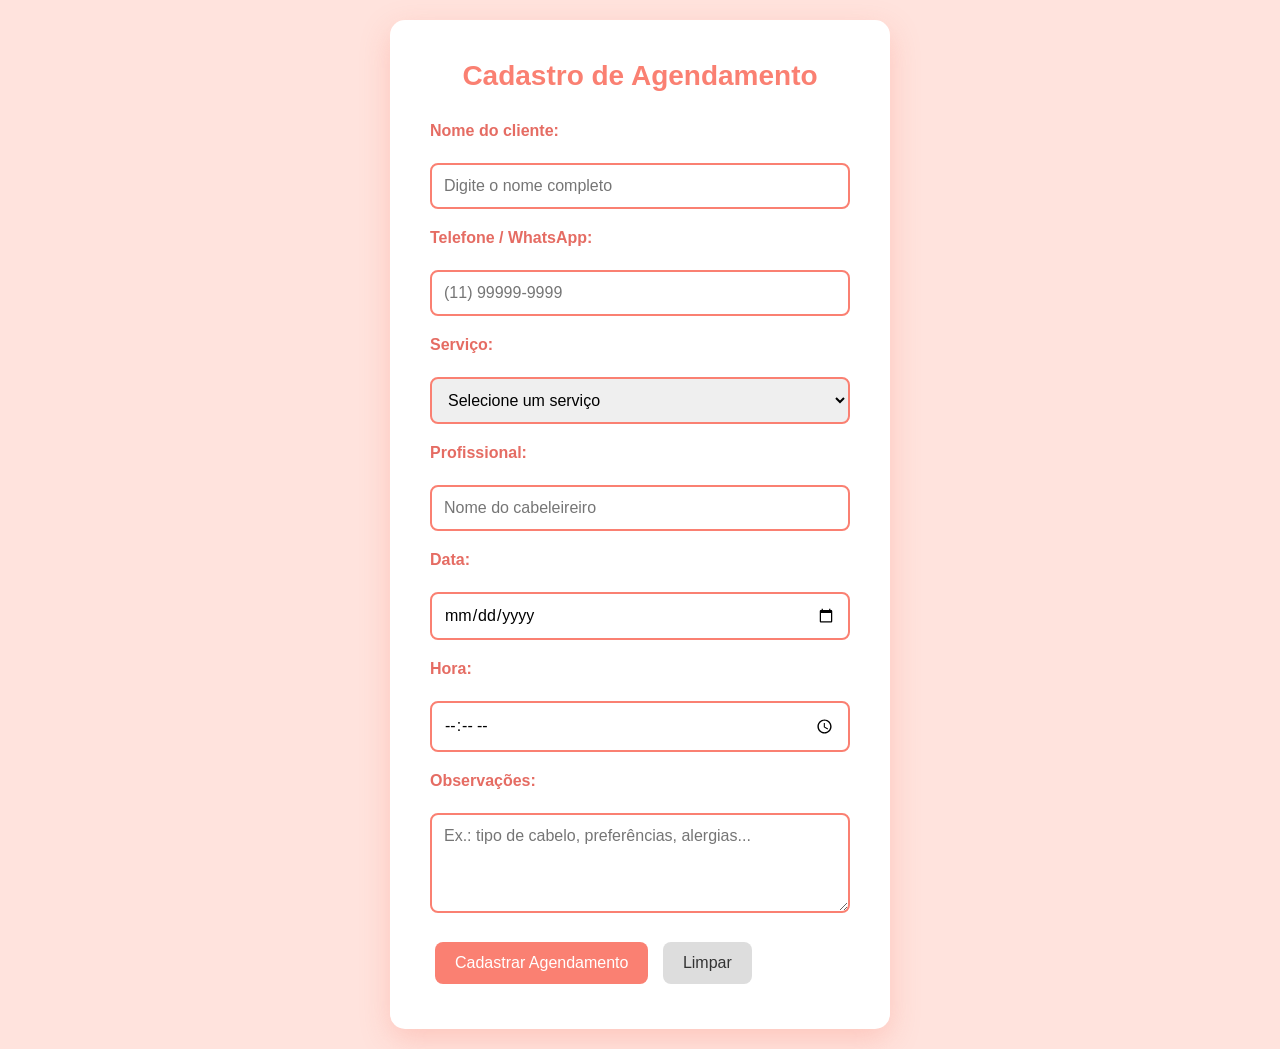
==== cadastro.html @ 445eff18 "criação interface" ====
<!DOCTYPE html>
<html lang="pt-BR">
<head>
  <meta charset="UTF-8">
  <meta name="viewport" content="width=device-width, initial-scale=1.0">
  <title>Agenda do divine_estudio</title>
  <style>
    * {
      box-sizing: border-box;
      margin: 0;
      padding: 0;
      font-family: Arial, sans-serif;
    }

    body {
      background-color: #FFE3DD; /* Salmão claro */
      display: flex;
      justify-content: center;
      align-items: center;
      min-height: 100vh;
      padding: 20px;
    }

    /* Caixa principal com título em cima */
    .container {
      background-color: white;
      padding: 40px;
      border-radius: 15px;
      box-shadow: 0 10px 30px rgba(250, 128, 114, 0.3);
      width: 100%;
      max-width: 500px;
    }

    .container h1 {
      text-align: center;
      color: #FA8072;
      margin-bottom: 30px;
      font-size: 28px;
    }

    label {
      display: block;
      margin-bottom: 5px;
      font-weight: bold;
      color: #E56C63;
    }

    input, select, textarea {
      width: 100%;
      padding: 12px;
      margin-bottom: 20px;
      border: 2px solid #FA8072;
      border-radius: 8px;
      font-size: 16px;
    }

    input:focus, select:focus, textarea:focus {
      border-color: #E56C63;
      background-color: #FFF5F0;
    }

    button {
      padding: 12px 20px;
      margin: 5px;
      border: none;
      border-radius: 8px;
      cursor: pointer;
      font-size: 16px;
    }

    button[type="submit"] {
      background-color: #FA8072;
      color: white;
    }

    button[type="reset"] {
      background-color: #DDD;
      color: #333;
    }

    button:hover {
      opacity: 0.9;
    }

    @media (max-width: 600px) {
      .container {
        padding: 20px;
      }
    }
  </style>
</head>
<body>
  <div class="container">
    <h1>Cadastro de Agendamento</h1>

    <form action="#" method="post">
      <p>
        <label for="nome">Nome do cliente:</label><br>
        <input type="text" id="nome" name="nome" placeholder="Digite o nome completo" required>
      </p>

      <p>
        <label for="telefone">Telefone / WhatsApp:</label><br>
        <input type="tel" id="telefone" name="telefone" placeholder="(11) 99999-9999" required>
      </p>

      <p>
        <label for="servico">Serviço:</label><br>
        <select id="servico" name="servico" required>
          <option value="">Selecione um serviço</option>
          <option value="corte">Corte de cabelo</option>
          <option value="escova">Escova</option>
          <option value="quimica">Química (progressiva, luzes etc.)</option>
          <option value="barba">Barba</option>
          <option value="outro">Outro</option>
        </select>
      </p>

      <p>
        <label for="profissional">Profissional:</label><br>
        <input type="text" id="profissional" name="profissional" placeholder="Nome do cabeleireiro">
      </p>

      <p>
        <label for="data">Data:</label><br>
        <input type="date" id="data" name="data" required>
      </p>

      <p>
        <label for="hora">Hora:</label><br>
        <input type="time" id="hora" name="hora" required>
      </p>

      <p>
        <label for="obs">Observações:</label><br>
        <textarea id="obs" name="obs" rows="4" cols="40" placeholder="Ex.: tipo de cabelo, preferências, alergias..."></textarea>
      </p>

      <p>
        <button type="submit">Cadastrar Agendamento</button>
        <button type="reset">Limpar</button>
      </p>
    </form>
  </div>
</body>
</html>
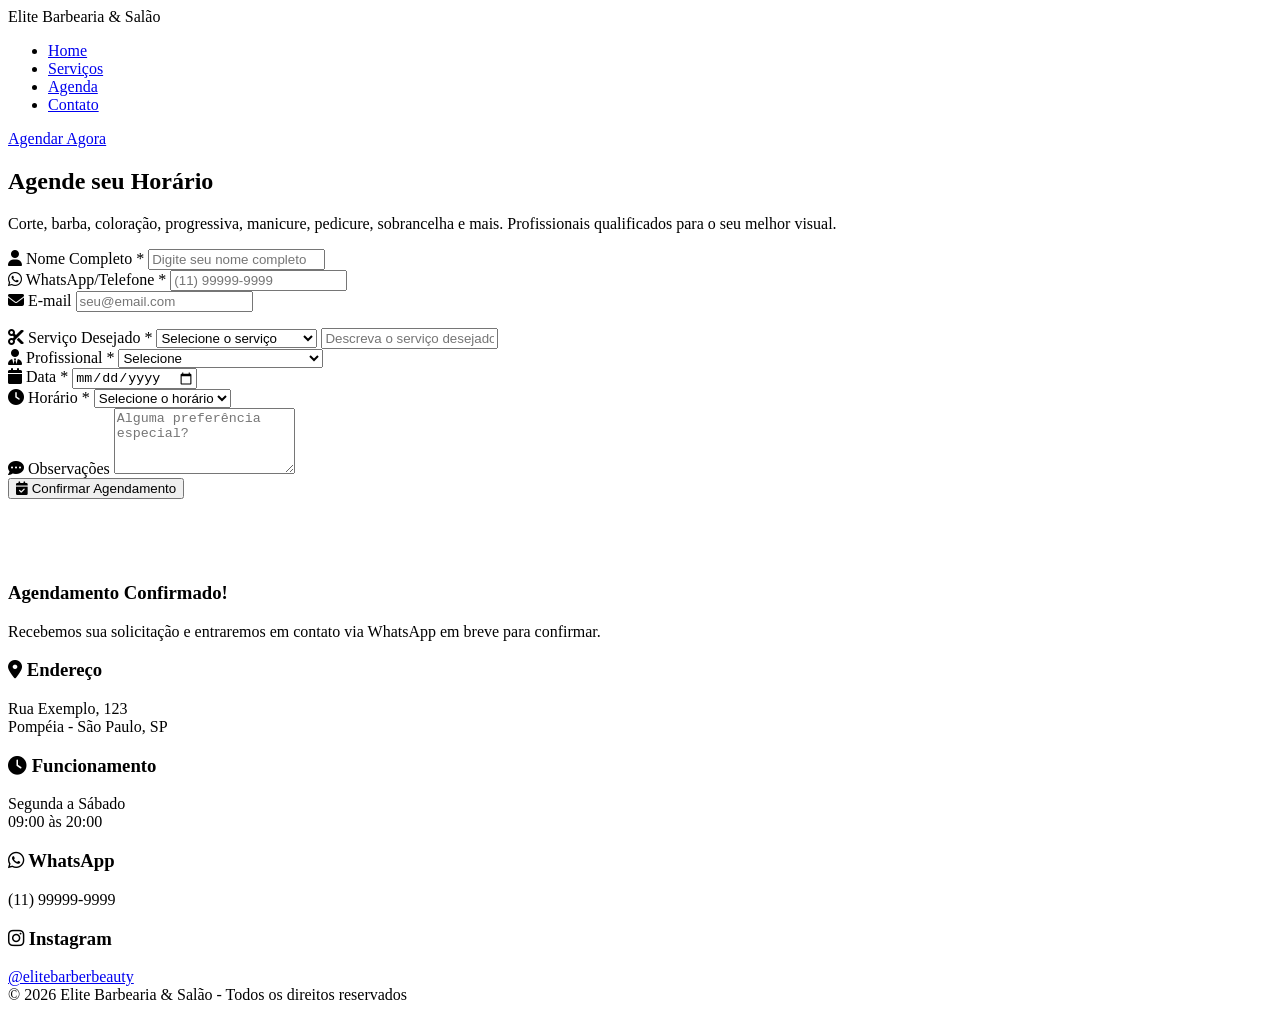
==== commit 019bbb69: "criação da página de cadastro ( css e html)" ====
--- a/cadastro.html
+++ b/cadastro.html
@@ -1,146 +1,173 @@
 <!DOCTYPE html>
 <html lang="pt-BR">
 <head>
-  <meta charset="UTF-8">
-  <meta name="viewport" content="width=device-width, initial-scale=1.0">
-  <title>Agenda do divine_estudio</title>
-  <style>
-    * {
-      box-sizing: border-box;
-      margin: 0;
-      padding: 0;
-      font-family: Arial, sans-serif;
-    }
-
-    body {
-      background-color: #FFE3DD; /* Salmão claro */
-      display: flex;
-      justify-content: center;
-      align-items: center;
-      min-height: 100vh;
-      padding: 20px;
-    }
-
-    /* Caixa principal com título em cima */
-    .container {
-      background-color: white;
-      padding: 40px;
-      border-radius: 15px;
-      box-shadow: 0 10px 30px rgba(250, 128, 114, 0.3);
-      width: 100%;
-      max-width: 500px;
-    }
-
-    .container h1 {
-      text-align: center;
-      color: #FA8072;
-      margin-bottom: 30px;
-      font-size: 28px;
-    }
-
-    label {
-      display: block;
-      margin-bottom: 5px;
-      font-weight: bold;
-      color: #E56C63;
-    }
-
-    input, select, textarea {
-      width: 100%;
-      padding: 12px;
-      margin-bottom: 20px;
-      border: 2px solid #FA8072;
-      border-radius: 8px;
-      font-size: 16px;
-    }
-
-    input:focus, select:focus, textarea:focus {
-      border-color: #E56C63;
-      background-color: #FFF5F0;
-    }
-
-    button {
-      padding: 12px 20px;
-      margin: 5px;
-      border: none;
-      border-radius: 8px;
-      cursor: pointer;
-      font-size: 16px;
-    }
-
-    button[type="submit"] {
-      background-color: #FA8072;
-      color: white;
-    }
-
-    button[type="reset"] {
-      background-color: #DDD;
-      color: #333;
-    }
-
-    button:hover {
-      opacity: 0.9;
-    }
-
-    @media (max-width: 600px) {
-      .container {
-        padding: 20px;
-      }
-    }
-  </style>
+    <meta charset="UTF-8">
+    <meta name="viewport" content="width=device-width, initial-scale=1.0">
+    <title>Elite Barbearia & Salão - Agendamento Online</title>
+    <link rel="preconnect" href="https://fonts.googleapis.com">
+    <link rel="preconnect" href="https://fonts.gstatic.com" crossorigin>
+    <link href="https://fonts.googleapis.com/css2?family=Poppins:wght@300;400;500;600;700&family=Barlow:wght@400;500&display=swap" rel="stylesheet">
+    <link rel="stylesheet" href="https://cdnjs.cloudflare.com/ajax/libs/font-awesome/6.4.0/css/all.min.css">
+    <link rel="stylesheet" href="style.css"> <!-- CSS LINKADO -->
 </head>
 <body>
-  <div class="container">
-    <h1>Cadastro de Agendamento</h1>
+    <!-- HEADER -->
+    <header>
+        <div class="container">
+            <div class="logo">Elite Barbearia & Salão</div>
+            <nav>
+                <ul>
+                    <li><a href="#home">Home</a></li>
+                    <li><a href="#servicos">Serviços</a></li>
+                    <li><a href="#agenda">Agenda</a></li>
+                    <li><a href="#contato">Contato</a></li>
+                </ul>
+            </nav>
+            <a href="#form" class="btn-agendar">Agendar Agora</a>
+            <div class="hamburger">
+                <span></span>
+                <span></span>
+                <span></span>
+            </div>
+        </div>
+    </header>
 
-    <form action="#" method="post">
-      <p>
-        <label for="nome">Nome do cliente:</label><br>
-        <input type="text" id="nome" name="nome" placeholder="Digite o nome completo" required>
-      </p>
+    <!-- SEÇÃO HERO + FORMULÁRIO -->
+    <section class="hero" id="form">
+        <div class="hero-content">
+            <h1 class="fade-in">Agende seu Horário</h1>
+            <p class="fade-in">Corte, barba, coloração, progressiva, manicure, pedicure, sobrancelha e mais. Profissionais qualificados para o seu melhor visual.</p>
+            
+            <!-- FORMULÁRIO DE AGENDAMENTO -->
+            <div class="form-container fade-in">
+                <form>
+                    <input type="checkbox" id="success" style="display: none;">
+                    
+                    <div class="form-group">
+                        <label for="nome"><i class="fas fa-user"></i> Nome Completo *</label>
+                        <input type="text" id="nome" name="nome" placeholder="Digite seu nome completo" required>
+                    </div>
 
-      <p>
-        <label for="telefone">Telefone / WhatsApp:</label><br>
-        <input type="tel" id="telefone" name="telefone" placeholder="(11) 99999-9999" required>
-      </p>
+                    <div class="form-row">
+                        <div class="form-group">
+                            <label for="whatsapp"><i class="fab fa-whatsapp"></i> WhatsApp/Telefone *</label>
+                            <input type="tel" id="whatsapp" name="whatsapp" placeholder="(11) 99999-9999" required>
+                        </div>
+                        <div class="form-group">
+                            <label for="email"><i class="fas fa-envelope"></i> E-mail</label>
+                            <input type="email" id="email" name="email" placeholder="seu@email.com">
+                        </div>
+                    </div>
 
-      <p>
-        <label for="servico">Serviço:</label><br>
-        <select id="servico" name="servico" required>
-          <option value="">Selecione um serviço</option>
-          <option value="corte">Corte de cabelo</option>
-          <option value="escova">Escova</option>
-          <option value="quimica">Química (progressiva, luzes etc.)</option>
-          <option value="barba">Barba</option>
-          <option value="outro">Outro</option>
-        </select>
-      </p>
+                    <div class="form-group">
+                        <label for="servico"><i class="fas fa-cut"></i> Serviço Desejado *</label>
+                        <select id="servico" name="servico" required>
+                            <option value="">Selecione o serviço</option>
+                            <option value="corte-masc">Corte Masculino</option>
+                            <option value="corte-barba">Corte + Barba</option>
+                            <option value="barba">Barba Completa</option>
+                            <option value="selagem">Selagem / Progressiva</option>
+                            <option value="coloracao">Coloração</option>
+                            <option value="luzes">Luzes / Mechas</option>
+                            <option value="manicure">Manicure</option>
+                            <option value="pedicure">Pedicure</option>
+                            <option value="sobrancelha">Design de Sobrancelha</option>
+                            <option value="cilios">Alongamento de Cílios</option>
+                            <option value="outros">Outros</option>
+                        </select>
+                        <input type="text" class="servico-outros" placeholder="Descreva o serviço desejado" style="margin-top: 1rem;">
+                    </div>
 
-      <p>
-        <label for="profissional">Profissional:</label><br>
-        <input type="text" id="profissional" name="profissional" placeholder="Nome do cabeleireiro">
-      </p>
+                    <div class="form-row">
+                        <div class="form-group">
+                            <label for="profissional"><i class="fas fa-user-tie"></i> Profissional *</label>
+                            <select id="profissional" name="profissional" required>
+                                <option value="">Selecione</option>
+                                <option value="qualquer">Qualquer profissional</option>
+                                <option value="joao">João (Especialista Barba)</option>
+                                <option value="pedro">Pedro (Cortes Modernos)</option>
+                                <option value="ana">Ana (Coloração e Progressiva)</option>
+                                <option value="maria">Maria (Unhas e Sobrancelhas)</option>
+                            </select>
+                        </div>
+                        <div class="form-group">
+                            <label for="data"><i class="fas fa-calendar"></i> Data *</label>
+                            <input type="date" id="data" name="data" required>
+                        </div>
+                    </div>
 
-      <p>
-        <label for="data">Data:</label><br>
-        <input type="date" id="data" name="data" required>
-      </p>
+                    <div class="form-group">
+                        <label for="horario"><i class="fas fa-clock"></i> Horário *</label>
+                        <select id="horario" name="horario" required>
+                            <option value="">Selecione o horário</option>
+                            <option value="09:00">09:00</option>
+                            <option value="09:30">09:30</option>
+                            <option value="10:00">10:00</option>
+                            <option value="10:30">10:30</option>
+                            <option value="11:00">11:00</option>
+                            <option value="11:30">11:30</option>
+                            <option value="13:00">13:00</option>
+                            <option value="13:30">13:30</option>
+                            <option value="14:00">14:00</option>
+                            <option value="14:30">14:30</option>
+                            <option value="15:00">15:00</option>
+                            <option value="15:30">15:30</option>
+                            <option value="16:00">16:00</option>
+                            <option value="16:30">16:30</option>
+                            <option value="17:00">17:00</option>
+                            <option value="17:30">17:30</option>
+                            <option value="18:00">18:00</option>
+                            <option value="18:30">18:30</option>
+                            <option value="19:00">19:00</option>
+                            <option value="19:30">19:30</option>
+                            <option value="20:00">20:00</option>
+                        </select>
+                    </div>
 
-      <p>
-        <label for="hora">Hora:</label><br>
-        <input type="time" id="hora" name="hora" required>
-      </p>
+                    <div class="form-group">
+                        <label for="observacoes"><i class="fas fa-comment-dots"></i> Observações</label>
+                        <textarea id="observacoes" name="observacoes" rows="4" placeholder="Alguma preferência especial?"></textarea>
+                    </div>
 
-      <p>
-        <label for="obs">Observações:</label><br>
-        <textarea id="obs" name="obs" rows="4" cols="40" placeholder="Ex.: tipo de cabelo, preferências, alergias..."></textarea>
-      </p>
+                    <button type="submit" class="btn-submit">
+                        <i class="fas fa-calendar-check"></i> Confirmar Agendamento
+                    </button>
 
-      <p>
-        <button type="submit">Cadastrar Agendamento</button>
-        <button type="reset">Limpar</button>
-      </p>
-    </form>
-  </div>
+                    <div class="success-message">
+                        <i class="fas fa-check-circle" style="font-size: 3rem; margin-bottom: 1rem; color: #fff;"></i>
+                        <h3>Agendamento Confirmado!</h3>
+                        <p>Recebemos sua solicitação e entraremos em contato via WhatsApp em breve para confirmar.</p>
+                    </div>
+                </form>
+            </div>
+        </div>
+    </section>
+
+    <!-- RODAPÉ -->
+    <footer>
+        <div class="footer-content">
+            <div class="footer-info">
+                <div class="footer-item">
+                    <h3><i class="fas fa-map-marker-alt"></i> Endereço</h3>
+                    <p>Rua Exemplo, 123<br>Pompéia - São Paulo, SP</p>
+                </div>
+                <div class="footer-item">
+                    <h3><i class="fas fa-clock"></i> Funcionamento</h3>
+                    <p>Segunda a Sábado<br>09:00 às 20:00</p>
+                </div>
+                <div class="footer-item">
+                    <h3><i class="fab fa-whatsapp"></i> WhatsApp</h3>
+                    <p>(11) 99999-9999</p>
+                </div>
+                <div class="footer-item">
+                    <h3><i class="fab fa-instagram"></i> Instagram</h3>
+                    <a href="#">@elitebarberbeauty</a>
+                </div>
+            </div>
+            <div class="copyright">
+                © 2026 Elite Barbearia & Salão - Todos os direitos reservados
+            </div>
+        </div>
+    </footer>
 </body>
 </html>
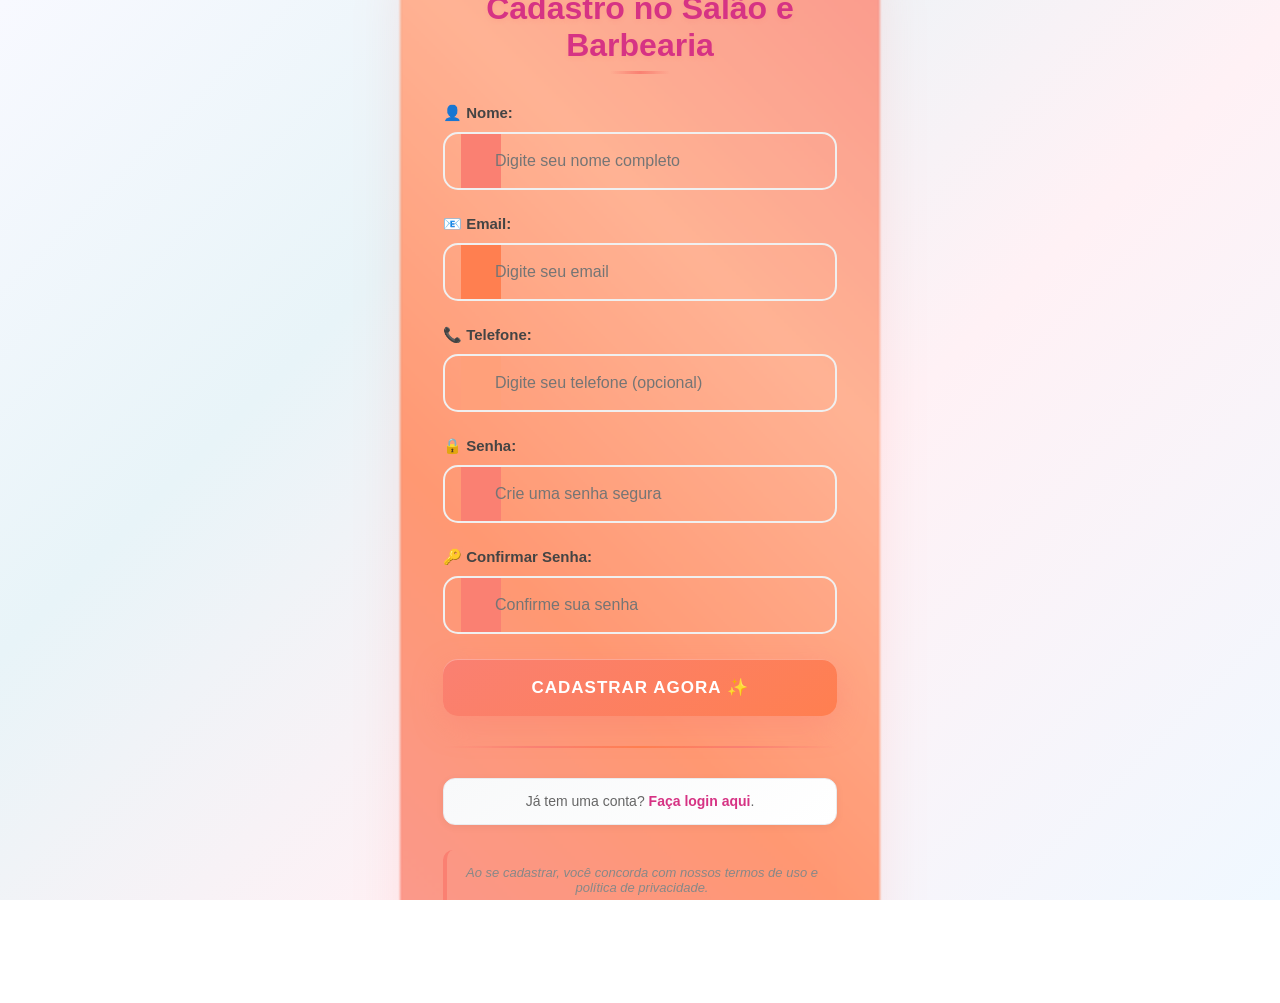
==== commit be73feb0: "codastro finalizado" ====
--- a/cadastro.html
+++ b/cadastro.html
@@ -1,173 +1,57 @@
 <!DOCTYPE html>
 <html lang="pt-BR">
-<head>
+  <head>
     <meta charset="UTF-8">
     <meta name="viewport" content="width=device-width, initial-scale=1.0">
-    <title>Elite Barbearia & Salão - Agendamento Online</title>
-    <link rel="preconnect" href="https://fonts.googleapis.com">
-    <link rel="preconnect" href="https://fonts.gstatic.com" crossorigin>
-    <link href="https://fonts.googleapis.com/css2?family=Poppins:wght@300;400;500;600;700&family=Barlow:wght@400;500&display=swap" rel="stylesheet">
-    <link rel="stylesheet" href="https://cdnjs.cloudflare.com/ajax/libs/font-awesome/6.4.0/css/all.min.css">
-    <link rel="stylesheet" href="style.css"> <!-- CSS LINKADO -->
-</head>
-<body>
-    <!-- HEADER -->
-    <header>
-        <div class="container">
-            <div class="logo">Elite Barbearia & Salão</div>
-            <nav>
-                <ul>
-                    <li><a href="#home">Home</a></li>
-                    <li><a href="#servicos">Serviços</a></li>
-                    <li><a href="#agenda">Agenda</a></li>
-                    <li><a href="#contato">Contato</a></li>
-                </ul>
-            </nav>
-            <a href="#form" class="btn-agendar">Agendar Agora</a>
-            <div class="hamburger">
-                <span></span>
-                <span></span>
-                <span></span>
-            </div>
+    <title>Cadastro no Salão e Barbearia</title>
+    <link rel="stylesheet" href="cadastro.css">
+  </head>
+  <body>
+    <div class="cadastro-wrapper">
+      <div class="cadastro-container">
+        <h1>Cadastro no Salão e Barbearia</h1>
+
+        <form>
+          <label for="nome">
+            👤 Nome:
+          </label>
+          <input type="text" id="nome" name="nome" placeholder="Digite seu nome completo" required>
+
+          <label for="email">
+            📧 Email:
+          </label>
+          <input type="email" id="email" name="email" placeholder="Digite seu email" required>
+
+          <label for="telefone">
+            📞 Telefone:
+          </label>
+          <input type="tel" id="telefone" name="telefone" placeholder="Digite seu telefone (opcional)">
+
+          <label for="senha">
+            🔒 Senha:
+          </label>
+          <input type="password" id="senha" name="senha" placeholder="Crie uma senha segura" required>
+
+          <label for="confirmar-senha">
+            🔑 Confirmar Senha:
+          </label>
+          <input type="password" id="confirmar-senha" name="confirmar-senha" placeholder="Confirme sua senha" required>
+
+          <button type="submit">Cadastrar Agora ✨</button>
+        </form>
+
+        <hr>
+
+        <div class="info">
+          <div class="info-item">
+            Já tem uma conta? <a href="login.html">Faça login aqui</a>.
+          </div>
         </div>
-    </header>
 
-    <!-- SEÇÃO HERO + FORMULÁRIO -->
-    <section class="hero" id="form">
-        <div class="hero-content">
-            <h1 class="fade-in">Agende seu Horário</h1>
-            <p class="fade-in">Corte, barba, coloração, progressiva, manicure, pedicure, sobrancelha e mais. Profissionais qualificados para o seu melhor visual.</p>
-            
-            <!-- FORMULÁRIO DE AGENDAMENTO -->
-            <div class="form-container fade-in">
-                <form>
-                    <input type="checkbox" id="success" style="display: none;">
-                    
-                    <div class="form-group">
-                        <label for="nome"><i class="fas fa-user"></i> Nome Completo *</label>
-                        <input type="text" id="nome" name="nome" placeholder="Digite seu nome completo" required>
-                    </div>
-
-                    <div class="form-row">
-                        <div class="form-group">
-                            <label for="whatsapp"><i class="fab fa-whatsapp"></i> WhatsApp/Telefone *</label>
-                            <input type="tel" id="whatsapp" name="whatsapp" placeholder="(11) 99999-9999" required>
-                        </div>
-                        <div class="form-group">
-                            <label for="email"><i class="fas fa-envelope"></i> E-mail</label>
-                            <input type="email" id="email" name="email" placeholder="seu@email.com">
-                        </div>
-                    </div>
-
-                    <div class="form-group">
-                        <label for="servico"><i class="fas fa-cut"></i> Serviço Desejado *</label>
-                        <select id="servico" name="servico" required>
-                            <option value="">Selecione o serviço</option>
-                            <option value="corte-masc">Corte Masculino</option>
-                            <option value="corte-barba">Corte + Barba</option>
-                            <option value="barba">Barba Completa</option>
-                            <option value="selagem">Selagem / Progressiva</option>
-                            <option value="coloracao">Coloração</option>
-                            <option value="luzes">Luzes / Mechas</option>
-                            <option value="manicure">Manicure</option>
-                            <option value="pedicure">Pedicure</option>
-                            <option value="sobrancelha">Design de Sobrancelha</option>
-                            <option value="cilios">Alongamento de Cílios</option>
-                            <option value="outros">Outros</option>
-                        </select>
-                        <input type="text" class="servico-outros" placeholder="Descreva o serviço desejado" style="margin-top: 1rem;">
-                    </div>
-
-                    <div class="form-row">
-                        <div class="form-group">
-                            <label for="profissional"><i class="fas fa-user-tie"></i> Profissional *</label>
-                            <select id="profissional" name="profissional" required>
-                                <option value="">Selecione</option>
-                                <option value="qualquer">Qualquer profissional</option>
-                                <option value="joao">João (Especialista Barba)</option>
-                                <option value="pedro">Pedro (Cortes Modernos)</option>
-                                <option value="ana">Ana (Coloração e Progressiva)</option>
-                                <option value="maria">Maria (Unhas e Sobrancelhas)</option>
-                            </select>
-                        </div>
-                        <div class="form-group">
-                            <label for="data"><i class="fas fa-calendar"></i> Data *</label>
-                            <input type="date" id="data" name="data" required>
-                        </div>
-                    </div>
-
-                    <div class="form-group">
-                        <label for="horario"><i class="fas fa-clock"></i> Horário *</label>
-                        <select id="horario" name="horario" required>
-                            <option value="">Selecione o horário</option>
-                            <option value="09:00">09:00</option>
-                            <option value="09:30">09:30</option>
-                            <option value="10:00">10:00</option>
-                            <option value="10:30">10:30</option>
-                            <option value="11:00">11:00</option>
-                            <option value="11:30">11:30</option>
-                            <option value="13:00">13:00</option>
-                            <option value="13:30">13:30</option>
-                            <option value="14:00">14:00</option>
-                            <option value="14:30">14:30</option>
-                            <option value="15:00">15:00</option>
-                            <option value="15:30">15:30</option>
-                            <option value="16:00">16:00</option>
-                            <option value="16:30">16:30</option>
-                            <option value="17:00">17:00</option>
-                            <option value="17:30">17:30</option>
-                            <option value="18:00">18:00</option>
-                            <option value="18:30">18:30</option>
-                            <option value="19:00">19:00</option>
-                            <option value="19:30">19:30</option>
-                            <option value="20:00">20:00</option>
-                        </select>
-                    </div>
-
-                    <div class="form-group">
-                        <label for="observacoes"><i class="fas fa-comment-dots"></i> Observações</label>
-                        <textarea id="observacoes" name="observacoes" rows="4" placeholder="Alguma preferência especial?"></textarea>
-                    </div>
-
-                    <button type="submit" class="btn-submit">
-                        <i class="fas fa-calendar-check"></i> Confirmar Agendamento
-                    </button>
-
-                    <div class="success-message">
-                        <i class="fas fa-check-circle" style="font-size: 3rem; margin-bottom: 1rem; color: #fff;"></i>
-                        <h3>Agendamento Confirmado!</h3>
-                        <p>Recebemos sua solicitação e entraremos em contato via WhatsApp em breve para confirmar.</p>
-                    </div>
-                </form>
-            </div>
-        </div>
-    </section>
-
-    <!-- RODAPÉ -->
-    <footer>
-        <div class="footer-content">
-            <div class="footer-info">
-                <div class="footer-item">
-                    <h3><i class="fas fa-map-marker-alt"></i> Endereço</h3>
-                    <p>Rua Exemplo, 123<br>Pompéia - São Paulo, SP</p>
-                </div>
-                <div class="footer-item">
-                    <h3><i class="fas fa-clock"></i> Funcionamento</h3>
-                    <p>Segunda a Sábado<br>09:00 às 20:00</p>
-                </div>
-                <div class="footer-item">
-                    <h3><i class="fab fa-whatsapp"></i> WhatsApp</h3>
-                    <p>(11) 99999-9999</p>
-                </div>
-                <div class="footer-item">
-                    <h3><i class="fab fa-instagram"></i> Instagram</h3>
-                    <a href="#">@elitebarberbeauty</a>
-                </div>
-            </div>
-            <div class="copyright">
-                © 2026 Elite Barbearia & Salão - Todos os direitos reservados
-            </div>
-        </div>
-    </footer>
-</body>
-</html>
+        <p class="terms">
+          Ao se cadastrar, você concorda com nossos termos de uso e política de privacidade.
+        </p>
+      </div>
+    </div>
+  </body>
+</html>
--- a/cadastro.css
+++ b/cadastro.css
@@ -0,0 +1,296 @@
+/* Reset e configurações globais */
+* {
+    margin: 0;
+    padding: 0;
+    box-sizing: border-box;
+  }
+  
+  html, body {
+    height: 100%;
+    overflow-x: hidden;
+  }
+  
+  body {
+    font-family: 'Arial', sans-serif;
+    /* Fundo delicado com padrão suave adaptado para salão/barbearia */
+    background: linear-gradient(135deg, #f8f9ff 0%, #e8f4f8 30%, #fff1f5 60%, #f0f8ff 100%);
+    display: flex;
+    justify-content: center;
+    align-items: center;
+    min-height: 100vh;
+    padding: 20px;
+    position: relative;
+  }
+  
+  /* Container principal perfeitamente centralizado */
+  .cadastro-wrapper {
+    display: flex;
+    justify-content: center;
+    align-items: center;
+    min-height: 100vh;
+    width: 100%;
+    padding: 20px;
+  }
+  
+  .cadastro-container {
+    background: rgba(255, 255, 255, 0.98);
+    padding: 50px 40px;
+    border-radius: 25px;
+    box-shadow: 
+      0 25px 50px rgba(250, 128, 114, 0.15),
+      inset 0 1px 0 rgba(255, 255, 255, 0.9);
+    width: 100%;
+    max-width: 480px; /* Aumentado para melhor harmonização com mais campos */
+    backdrop-filter: blur(15px);
+    /* Borda decorativa ESTÁTICA */
+    border: 3px solid transparent;
+    background-clip: padding-box;
+    background-origin: border-box;
+    position: relative;
+    z-index: 10;
+  }
+  
+  /* Borda externa decorativa ESTÁTICA (sem rotação) */
+  .cadastro-container::before {
+    content: '';
+    position: absolute;
+    top: -3px;
+    left: -3px;
+    right: -3px;
+    bottom: -3px;
+    background: linear-gradient(45deg, #FA8072, #FF7F50, #FFA07A, #FA8072);
+    border-radius: 28px;
+    z-index: -1;
+    /* Sem animação de rotação */
+    filter: blur(1px);
+    opacity: 0.8;
+  }
+  
+  /* Ícone decorativo no topo, adaptado para cadastro (ex: tesoura para salão) */
+  .cadastro-container::after {
+    content: '✂️';
+    position: absolute;
+    top: -25px;
+    left: 50%;
+    transform: translateX(-50%);
+    font-size: 24px;
+    background: rgba(255, 255, 255, 0.9);
+    width: 50px;
+    height: 50px;
+    border-radius: 50%;
+    display: flex;
+    align-items: center;
+    justify-content: center;
+    box-shadow: 0 8px 20px rgba(250, 128, 114, 0.2);
+    border: 3px solid #FA8072;
+  }
+  
+  /* Título com decoração */
+  .cadastro-container h1 {
+    text-align: center;
+    color: #d63384;
+    margin-bottom: 40px;
+    font-size: 32px;
+    font-weight: bold;
+    text-shadow: 0 2px 4px rgba(250, 128, 114, 0.2);
+    position: relative;
+  }
+  
+  .cadastro-container h1::after {
+    content: '';
+    position: absolute;
+    bottom: -10px;
+    left: 50%;
+    transform: translateX(-50%);
+    width: 60px;
+    height: 3px;
+    background: linear-gradient(90deg, transparent, #FA8072, transparent);
+    border-radius: 2px;
+  }
+  
+  /* Labels com ícones */
+  .cadastro-container label {
+    display: flex;
+    align-items: center;
+    margin-bottom: 10px;
+    color: #444;
+    font-weight: 600;
+    font-size: 15px;
+    gap: 8px;
+  }
+  
+  /* Inputs com bordas decorativas */
+  .cadastro-container input[type="text"],
+  .cadastro-container input[type="email"],
+  .cadastro-container input[type="tel"],
+  .cadastro-container input[type="password"] {
+    width: 100%;
+    padding: 18px 20px 18px 50px;
+    margin-bottom: 25px;
+    border: 2px solid #f0f0f0;
+    border-radius: 15px;
+    font-size: 16px;
+    background: linear-gradient(145deg, #ffffff, #f8f9fa);
+    transition: all 0.3s ease;
+    font-weight: 500;
+    position: relative;
+  }
+  
+  .cadastro-container input:focus {
+    outline: none;
+    border-color: #FA8072;
+    box-shadow: 
+      0 0 0 4px rgba(250, 128, 114, 0.1),
+      inset 0 1px 0 rgba(255, 255, 255, 1);
+    transform: translateY(-2px);
+  }
+  
+  /* Ícones nos inputs, adaptados */
+  .cadastro-container input[type="text"] {
+    background-image: linear-gradient(90deg, #FA8072 40px, transparent 40px);
+    background-size: 40px 100%;
+    background-repeat: no-repeat;
+    background-position: left 16px center;
+  }
+  
+  .cadastro-container input[type="email"] {
+    background-image: linear-gradient(90deg, #FF7F50 40px, transparent 40px);
+    background-size: 40px 100%;
+    background-repeat: no-repeat;
+    background-position: left 16px center;
+  }
+  
+  .cadastro-container input[type="tel"] {
+    background-image: linear-gradient(90deg, #FFA07A 40px, transparent 40px);
+    background-size: 40px 100%;
+    background-repeat: no-repeat;
+    background-position: left 16px center;
+  }
+  
+  .cadastro-container input[type="password"] {
+    background-image: linear-gradient(90deg, #FA8072 40px, transparent 40px);
+    background-size: 40px 100%;
+    background-repeat: no-repeat;
+    background-position: left 16px center;
+  }
+  
+  /* Botão super decorado */
+  .cadastro-container button {
+    width: 100%;
+    padding: 18px;
+    background: linear-gradient(145deg, #FA8072, #FF7F50);
+    color: white;
+    border: none;
+    border-radius: 15px;
+    font-size: 17px;
+    font-weight: bold;
+    cursor: pointer;
+    position: relative;
+    overflow: hidden;
+    transition: all 0.4s cubic-bezier(0.4, 0, 0.2, 1);
+    text-transform: uppercase;
+    letter-spacing: 1px;
+    box-shadow: 
+      0 10px 30px rgba(250, 128, 114, 0.4),
+      inset 0 1px 0 rgba(255, 255, 255, 0.3);
+  }
+  
+  .cadastro-container button:hover {
+    transform: translateY(-4px) scale(1.02);
+    box-shadow: 
+      0 20px 40px rgba(250, 128, 114, 0.5),
+      inset 0 1px 0 rgba(255, 255, 255, 0.4);
+  }
+  
+  /* Múltiplos efeitos shimmer */
+  .cadastro-container button::before,
+  .cadastro-container button::after {
+    content: '';
+    position: absolute;
+    top: 0;
+    width: 100%;
+    height: 100%;
+    transition: all 0.6s ease;
+  }
+  
+  .cadastro-container button::before {
+    left: -100%;
+    background: linear-gradient(90deg, transparent, rgba(255,255,255,0.4), transparent);
+  }
+  
+  .cadastro-container button:hover::before {
+    left: 100%;
+  }
+  
+  .cadastro-container button::after {
+    left: 0;
+    background: radial-gradient(circle, rgba(255,255,255,0.3) 0%, transparent 70%);
+    transform: scale(0) rotate(45deg);
+  }
+  
+  .cadastro-container button:hover::after {
+    transform: scale(1) rotate(45deg);
+  }
+  
+  /* Separador decorado */
+  .cadastro-container hr {
+    border: none;
+    height: 2px;
+    background: linear-gradient(90deg, transparent, #FA8072, #FF7F50, #FA8072, transparent);
+    margin: 30px 0;
+    border-radius: 2px;
+  }
+  
+  /* Info com cards pequenos */
+  .cadastro-container .info {
+    display: flex;
+    flex-direction: column;
+    gap: 12px;
+    text-align: center;
+    font-size: 14px;
+    color: #666;
+    line-height: 1.5;
+  }
+  
+  .cadastro-container .info-item {
+    background: linear-gradient(145deg, #f8f9fa, #ffffff);
+    padding: 12px 20px;
+    border-radius: 12px;
+    border: 1px solid #e9ecef;
+    box-shadow: 0 2px 8px rgba(0,0,0,0.05);
+  }
+  
+  .cadastro-container .info-item a {
+    color: #d63384;
+    text-decoration: none;
+    font-weight: bold;
+  }
+  
+  .cadastro-container .info-item a:hover {
+    text-decoration: underline;
+  }
+  
+  /* Termos decorados */
+  .cadastro-container .terms {
+    font-size: 13px;
+    color: #888;
+    text-align: center;
+    margin-top: 25px;
+    font-style: italic;
+    padding: 15px;
+    background: rgba(250, 128, 114, 0.05);
+    border-radius: 10px;
+    border-left: 4px solid #FA8072;
+  }
+  
+  /* Responsivo */
+  @media (max-width: 480px) {
+    .cadastro-container {
+      padding: 35px 25px;
+      margin: 10px;
+    }
+    
+    .cadastro-container h1 {
+      font-size: 26px;
+    }
+  }
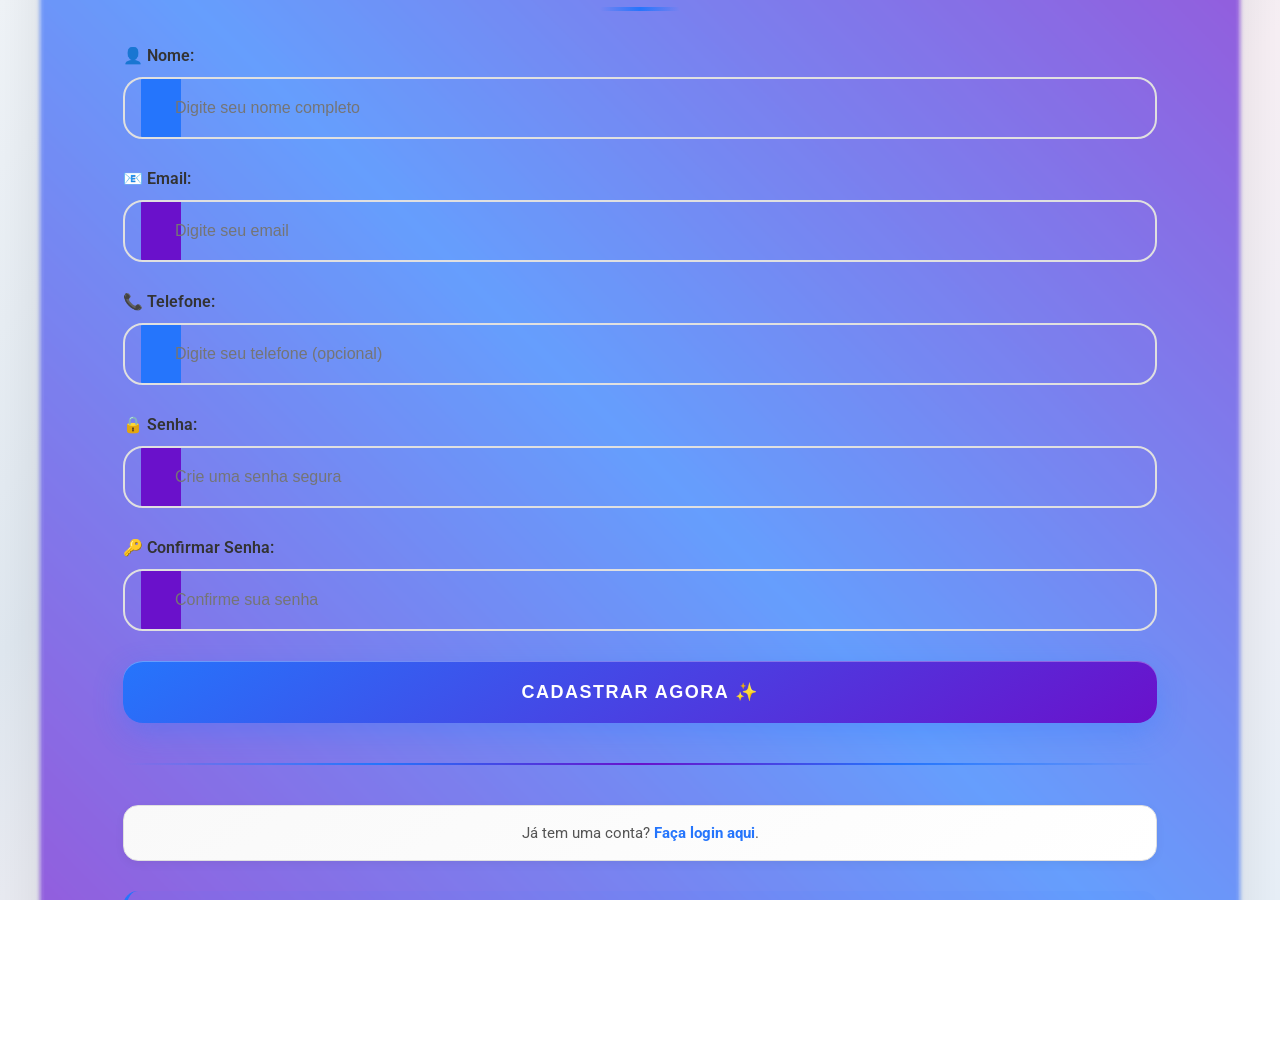
==== commit e44f06c7: "criação da pagina inicial ( inicil) e melhora do cadastro" ====
--- a/cadastro.html
+++ b/cadastro.html
@@ -5,6 +5,7 @@
     <meta name="viewport" content="width=device-width, initial-scale=1.0">
     <title>Cadastro no Salão e Barbearia</title>
     <link rel="stylesheet" href="cadastro.css">
+    <link href="https://fonts.googleapis.com/css2?family=Roboto:wght@400;700&display=swap" rel="stylesheet">
   </head>
   <body>
     <div class="cadastro-wrapper">
--- a/cadastro.css
+++ b/cadastro.css
@@ -11,14 +11,14 @@
   }
   
   body {
-    font-family: 'Arial', sans-serif;
-    /* Fundo delicado com padrão suave adaptado para salão/barbearia */
-    background: linear-gradient(135deg, #f8f9ff 0%, #e8f4f8 30%, #fff1f5 60%, #f0f8ff 100%);
+    font-family: 'Roboto', sans-serif; /* Fonte mais moderna e harmoniosa */
+    /* Fundo mais harmonioso com tons suaves e temáticos para salão/barbearia */
+    background: linear-gradient(135deg, #f0f4f8 0%, #e0e8f0 30%, #f8f0f5 60%, #e8f0f8 100%);
     display: flex;
     justify-content: center;
     align-items: center;
     min-height: 100vh;
-    padding: 20px;
+    padding: 0;
     position: relative;
   }
   
@@ -29,20 +29,19 @@
     align-items: center;
     min-height: 100vh;
     width: 100%;
-    padding: 20px;
+    padding: 40px; /* Aumentado para melhor espaçamento em telas grandes */
   }
   
   .cadastro-container {
     background: rgba(255, 255, 255, 0.98);
-    padding: 50px 40px;
-    border-radius: 25px;
+    padding: 60px 80px; /* Padding aumentado para mais espaço interno e harmonia */
+    border-radius: 30px; /* Bordas mais suaves */
     box-shadow: 
-      0 25px 50px rgba(250, 128, 114, 0.15),
+      0 30px 60px rgba(0, 0, 0, 0.1), /* Sombra mais suave e natural */
       inset 0 1px 0 rgba(255, 255, 255, 0.9);
     width: 100%;
-    max-width: 480px; /* Aumentado para melhor harmonização com mais campos */
-    backdrop-filter: blur(15px);
-    /* Borda decorativa ESTÁTICA */
+    max-width: none; /* Ocupa a página inteira, mas com limites responsivos */
+    backdrop-filter: blur(20px); /* Blur mais forte para efeito vidro fosco */
     border: 3px solid transparent;
     background-clip: padding-box;
     background-origin: border-box;
@@ -58,53 +57,52 @@
     left: -3px;
     right: -3px;
     bottom: -3px;
-    background: linear-gradient(45deg, #FA8072, #FF7F50, #FFA07A, #FA8072);
-    border-radius: 28px;
+    background: linear-gradient(45deg, #6a11cb, #2575fc, #6a11cb); /* Cores mais harmoniosas: tons de azul/violeta para sofisticação */
+    border-radius: 33px;
     z-index: -1;
-    /* Sem animação de rotação */
-    filter: blur(1px);
-    opacity: 0.8;
+    filter: blur(2px);
+    opacity: 0.7;
   }
   
   /* Ícone decorativo no topo, adaptado para cadastro (ex: tesoura para salão) */
   .cadastro-container::after {
     content: '✂️';
     position: absolute;
-    top: -25px;
+    top: -30px;
     left: 50%;
     transform: translateX(-50%);
-    font-size: 24px;
-    background: rgba(255, 255, 255, 0.9);
-    width: 50px;
-    height: 50px;
+    font-size: 28px;
+    background: rgba(255, 255, 255, 0.95);
+    width: 60px;
+    height: 60px;
     border-radius: 50%;
     display: flex;
     align-items: center;
     justify-content: center;
-    box-shadow: 0 8px 20px rgba(250, 128, 114, 0.2);
-    border: 3px solid #FA8072;
+    box-shadow: 0 10px 25px rgba(0, 0, 0, 0.1);
+    border: 3px solid #2575fc;
   }
   
   /* Título com decoração */
   .cadastro-container h1 {
     text-align: center;
-    color: #d63384;
-    margin-bottom: 40px;
-    font-size: 32px;
-    font-weight: bold;
-    text-shadow: 0 2px 4px rgba(250, 128, 114, 0.2);
+    color: #2575fc; /* Cor harmonizada com a borda */
+    margin-bottom: 50px;
+    font-size: 36px;
+    font-weight: 700;
+    text-shadow: 0 2px 4px rgba(0, 0, 0, 0.05);
     position: relative;
   }
   
   .cadastro-container h1::after {
     content: '';
     position: absolute;
-    bottom: -10px;
+    bottom: -15px;
     left: 50%;
     transform: translateX(-50%);
-    width: 60px;
-    height: 3px;
-    background: linear-gradient(90deg, transparent, #FA8072, transparent);
+    width: 80px;
+    height: 4px;
+    background: linear-gradient(90deg, transparent, #2575fc, transparent);
     border-radius: 2px;
   }
   
@@ -112,11 +110,11 @@
   .cadastro-container label {
     display: flex;
     align-items: center;
-    margin-bottom: 10px;
-    color: #444;
+    margin-bottom: 12px;
+    color: #333;
     font-weight: 600;
-    font-size: 15px;
-    gap: 8px;
+    font-size: 16px;
+    gap: 10px;
   }
   
   /* Inputs com bordas decorativas */
@@ -125,12 +123,12 @@
   .cadastro-container input[type="tel"],
   .cadastro-container input[type="password"] {
     width: 100%;
-    padding: 18px 20px 18px 50px;
-    margin-bottom: 25px;
-    border: 2px solid #f0f0f0;
-    border-radius: 15px;
+    padding: 20px 20px 20px 50px;
+    margin-bottom: 30px;
+    border: 2px solid #e0e0e0; /* Bordas mais suaves */
+    border-radius: 20px; /* Bordas mais arredondadas */
     font-size: 16px;
-    background: linear-gradient(145deg, #ffffff, #f8f9fa);
+    background: linear-gradient(145deg, #ffffff, #f9f9f9);
     transition: all 0.3s ease;
     font-weight: 500;
     position: relative;
@@ -138,37 +136,37 @@
   
   .cadastro-container input:focus {
     outline: none;
-    border-color: #FA8072;
+    border-color: #2575fc;
     box-shadow: 
-      0 0 0 4px rgba(250, 128, 114, 0.1),
+      0 0 0 4px rgba(37, 117, 252, 0.1),
       inset 0 1px 0 rgba(255, 255, 255, 1);
     transform: translateY(-2px);
   }
   
-  /* Ícones nos inputs, adaptados */
+  /* Ícones nos inputs, adaptados com cores harmonizadas */
   .cadastro-container input[type="text"] {
-    background-image: linear-gradient(90deg, #FA8072 40px, transparent 40px);
+    background-image: linear-gradient(90deg, #2575fc 40px, transparent 40px);
     background-size: 40px 100%;
     background-repeat: no-repeat;
     background-position: left 16px center;
   }
   
   .cadastro-container input[type="email"] {
-    background-image: linear-gradient(90deg, #FF7F50 40px, transparent 40px);
+    background-image: linear-gradient(90deg, #6a11cb 40px, transparent 40px);
     background-size: 40px 100%;
     background-repeat: no-repeat;
     background-position: left 16px center;
   }
   
   .cadastro-container input[type="tel"] {
-    background-image: linear-gradient(90deg, #FFA07A 40px, transparent 40px);
+    background-image: linear-gradient(90deg, #2575fc 40px, transparent 40px);
     background-size: 40px 100%;
     background-repeat: no-repeat;
     background-position: left 16px center;
   }
   
   .cadastro-container input[type="password"] {
-    background-image: linear-gradient(90deg, #FA8072 40px, transparent 40px);
+    background-image: linear-gradient(90deg, #6a11cb 40px, transparent 40px);
     background-size: 40px 100%;
     background-repeat: no-repeat;
     background-position: left 16px center;
@@ -177,28 +175,28 @@
   /* Botão super decorado */
   .cadastro-container button {
     width: 100%;
-    padding: 18px;
-    background: linear-gradient(145deg, #FA8072, #FF7F50);
+    padding: 20px;
+    background: linear-gradient(145deg, #2575fc, #6a11cb);
     color: white;
     border: none;
-    border-radius: 15px;
-    font-size: 17px;
+    border-radius: 20px;
+    font-size: 18px;
     font-weight: bold;
     cursor: pointer;
     position: relative;
     overflow: hidden;
     transition: all 0.4s cubic-bezier(0.4, 0, 0.2, 1);
     text-transform: uppercase;
-    letter-spacing: 1px;
+    letter-spacing: 1.5px;
     box-shadow: 
-      0 10px 30px rgba(250, 128, 114, 0.4),
+      0 10px 30px rgba(37, 117, 252, 0.3),
       inset 0 1px 0 rgba(255, 255, 255, 0.3);
   }
   
   .cadastro-container button:hover {
     transform: translateY(-4px) scale(1.02);
     box-shadow: 
-      0 20px 40px rgba(250, 128, 114, 0.5),
+      0 20px 40px rgba(37, 117, 252, 0.4),
       inset 0 1px 0 rgba(255, 255, 255, 0.4);
   }
   
@@ -215,7 +213,7 @@
   
   .cadastro-container button::before {
     left: -100%;
-    background: linear-gradient(90deg, transparent, rgba(255,255,255,0.4), transparent);
+    background: linear-gradient(90deg, transparent, rgba(255,255,255,0.3), transparent);
   }
   
   .cadastro-container button:hover::before {
@@ -224,7 +222,7 @@
   
   .cadastro-container button::after {
     left: 0;
-    background: radial-gradient(circle, rgba(255,255,255,0.3) 0%, transparent 70%);
+    background: radial-gradient(circle, rgba(255,255,255,0.2) 0%, transparent 70%);
     transform: scale(0) rotate(45deg);
   }
   
@@ -236,8 +234,8 @@
   .cadastro-container hr {
     border: none;
     height: 2px;
-    background: linear-gradient(90deg, transparent, #FA8072, #FF7F50, #FA8072, transparent);
-    margin: 30px 0;
+    background: linear-gradient(90deg, transparent, #2575fc, #6a11cb, #2575fc, transparent);
+    margin: 40px 0;
     border-radius: 2px;
   }
   
@@ -245,23 +243,23 @@
   .cadastro-container .info {
     display: flex;
     flex-direction: column;
-    gap: 12px;
+    gap: 15px;
     text-align: center;
-    font-size: 14px;
-    color: #666;
-    line-height: 1.5;
+    font-size: 15px;
+    color: #555;
+    line-height: 1.6;
   }
   
   .cadastro-container .info-item {
-    background: linear-gradient(145deg, #f8f9fa, #ffffff);
-    padding: 12px 20px;
-    border-radius: 12px;
-    border: 1px solid #e9ecef;
-    box-shadow: 0 2px 8px rgba(0,0,0,0.05);
+    background: linear-gradient(145deg, #f9f9f9, #ffffff);
+    padding: 15px 25px;
+    border-radius: 15px;
+    border: 1px solid #e0e0e0;
+    box-shadow: 0 3px 10px rgba(0,0,0,0.05);
   }
   
   .cadastro-container .info-item a {
-    color: #d63384;
+    color: #2575fc;
     text-decoration: none;
     font-weight: bold;
   }
@@ -272,25 +270,48 @@
   
   /* Termos decorados */
   .cadastro-container .terms {
-    font-size: 13px;
-    color: #888;
+    font-size: 14px;
+    color: #777;
     text-align: center;
-    margin-top: 25px;
+    margin-top: 30px;
     font-style: italic;
-    padding: 15px;
-    background: rgba(250, 128, 114, 0.05);
-    border-radius: 10px;
-    border-left: 4px solid #FA8072;
-  }
-  
-  /* Responsivo */
+    padding: 20px;
+    background: rgba(37, 117, 252, 0.05);
+    border-radius: 15px;
+    border-left: 4px solid #2575fc;
+  }
+  
+  /* Responsivo - Ajustes para harmonia em diferentes telas */
+  @media (max-width: 768px) {
+    .cadastro-wrapper {
+      padding: 20px;
+    }
+    
+    .cadastro-container {
+      padding: 50px 40px;
+    }
+    
+    .cadastro-container h1 {
+      font-size: 30px;
+    }
+  }
+  
   @media (max-width: 480px) {
     .cadastro-container {
-      padding: 35px 25px;
-      margin: 10px;
+      padding: 40px 30px;
     }
     
     .cadastro-container h1 {
       font-size: 26px;
     }
+    
+    .cadastro-container input {
+      padding: 16px 20px 16px 45px;
+      margin-bottom: 20px;
+    }
+    
+    .cadastro-container button {
+      padding: 16px;
+      font-size: 16px;
+    }
   }
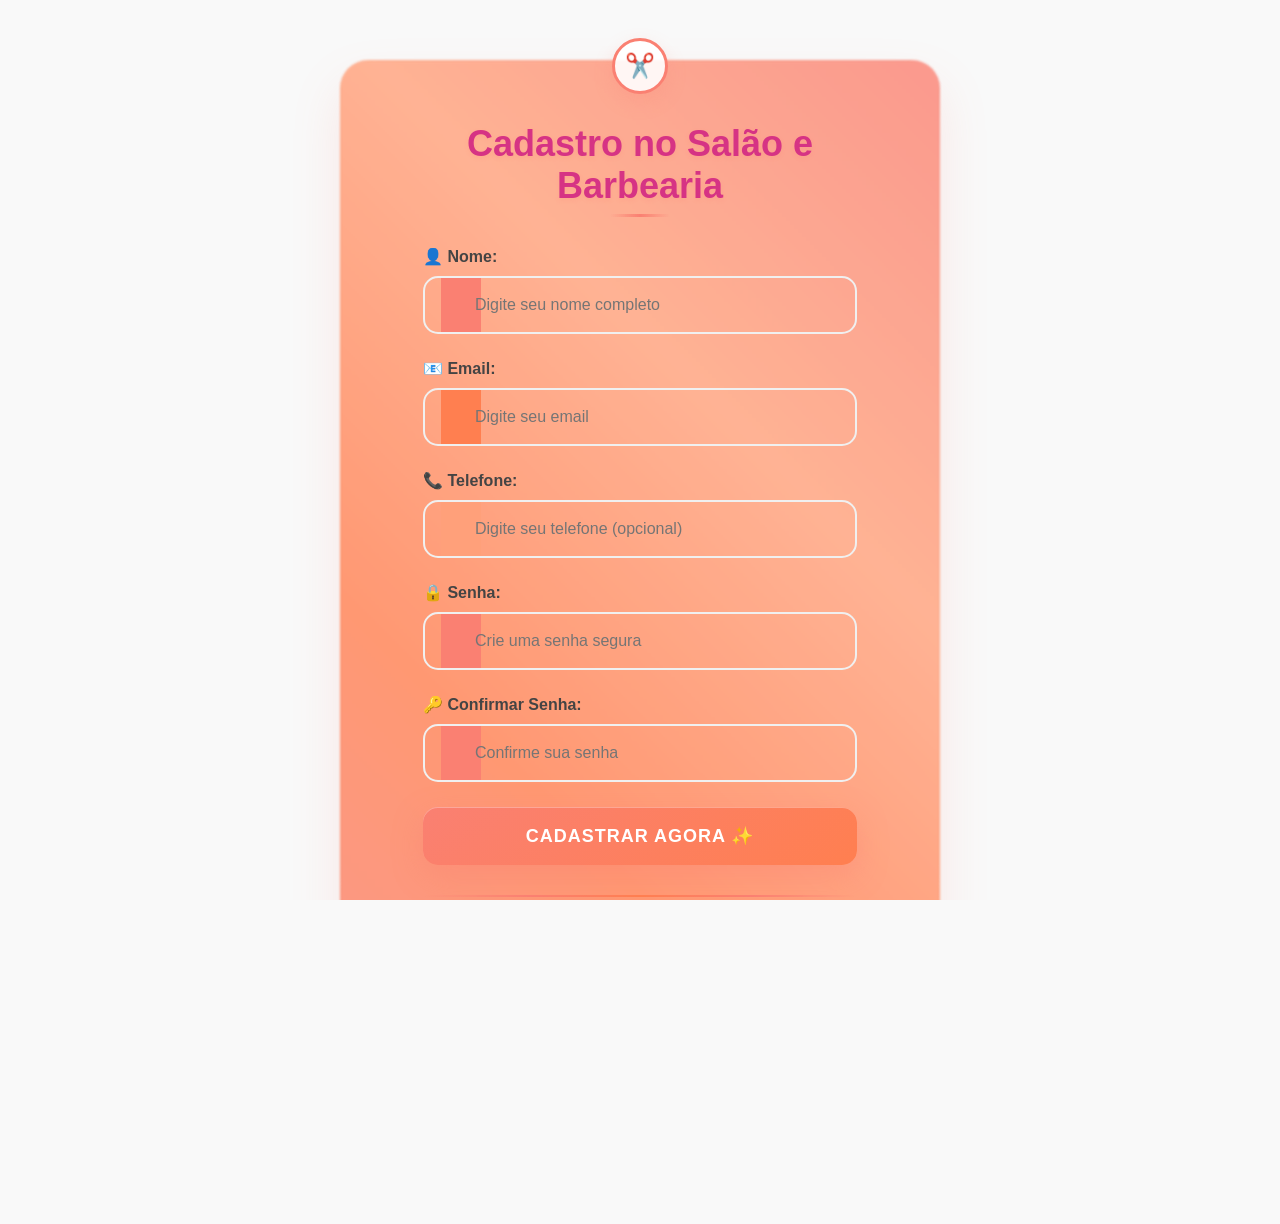
==== commit adf4fb03: "termino de todas páginas ( inicio cadastro, loguin)" ====
--- a/cadastro.html
+++ b/cadastro.html
@@ -1,3 +1,4 @@
+<!-- cadastro.html - Página de Cadastro (melhorada e harmonizada) -->
 <!DOCTYPE html>
 <html lang="pt-BR">
   <head>
@@ -5,7 +6,6 @@
     <meta name="viewport" content="width=device-width, initial-scale=1.0">
     <title>Cadastro no Salão e Barbearia</title>
     <link rel="stylesheet" href="cadastro.css">
-    <link href="https://fonts.googleapis.com/css2?family=Roboto:wght@400;700&display=swap" rel="stylesheet">
   </head>
   <body>
     <div class="cadastro-wrapper">
@@ -52,6 +52,8 @@
         <p class="terms">
           Ao se cadastrar, você concorda com nossos termos de uso e política de privacidade.
         </p>
+
+        <a href="index.html" class="back-link">Voltar à Página Inicial</a>
       </div>
     </div>
   </body>
--- a/cadastro.css
+++ b/cadastro.css
@@ -1,3 +1,5 @@
+/* styles_cadastro.css - CSS para a página de cadastro */
+
 /* Reset e configurações globais */
 * {
     margin: 0;
@@ -11,37 +13,38 @@
   }
   
   body {
-    font-family: 'Roboto', sans-serif; /* Fonte mais moderna e harmoniosa */
-    /* Fundo mais harmonioso com tons suaves e temáticos para salão/barbearia */
-    background: linear-gradient(135deg, #f0f4f8 0%, #e0e8f0 30%, #f8f0f5 60%, #e8f0f8 100%);
+    font-family: 'Arial', sans-serif;
+    background: #f9f9f9; /* Cor de fundo bem clarinha, ajustada para um cinza muito claro */
+    display: flex;
+    flex-direction: column;
+    justify-content: flex-start;
+    align-items: center;
+    min-height: 100vh;
+    padding: 20px;
+    position: relative;
+    color: #444;
+  }
+  
+  /* Estilos para cadastro */
+  .cadastro-wrapper {
     display: flex;
     justify-content: center;
     align-items: center;
-    min-height: 100vh;
-    padding: 0;
-    position: relative;
-  }
-  
-  /* Container principal perfeitamente centralizado */
-  .cadastro-wrapper {
-    display: flex;
-    justify-content: center;
-    align-items: center;
-    min-height: 100vh;
-    width: 100%;
-    padding: 40px; /* Aumentado para melhor espaçamento em telas grandes */
+    flex-grow: 1;
+    width: 100%;
+    padding: 40px; /* Aumentado para desktop */
   }
   
   .cadastro-container {
     background: rgba(255, 255, 255, 0.98);
-    padding: 60px 80px; /* Padding aumentado para mais espaço interno e harmonia */
-    border-radius: 30px; /* Bordas mais suaves */
+    padding: 60px 80px; /* Padding maior para desktop */
+    border-radius: 25px;
     box-shadow: 
-      0 30px 60px rgba(0, 0, 0, 0.1), /* Sombra mais suave e natural */
+      0 25px 50px rgba(250, 128, 114, 0.15),
       inset 0 1px 0 rgba(255, 255, 255, 0.9);
     width: 100%;
-    max-width: none; /* Ocupa a página inteira, mas com limites responsivos */
-    backdrop-filter: blur(20px); /* Blur mais forte para efeito vidro fosco */
+    max-width: 600px; /* Largura maior para desktop */
+    backdrop-filter: blur(15px);
     border: 3px solid transparent;
     background-clip: padding-box;
     background-origin: border-box;
@@ -49,7 +52,6 @@
     z-index: 10;
   }
   
-  /* Borda externa decorativa ESTÁTICA (sem rotação) */
   .cadastro-container::before {
     content: '';
     position: absolute;
@@ -57,78 +59,74 @@
     left: -3px;
     right: -3px;
     bottom: -3px;
-    background: linear-gradient(45deg, #6a11cb, #2575fc, #6a11cb); /* Cores mais harmoniosas: tons de azul/violeta para sofisticação */
-    border-radius: 33px;
+    background: linear-gradient(45deg, #FA8072, #FF7F50, #FFA07A, #FA8072);
+    border-radius: 28px;
     z-index: -1;
-    filter: blur(2px);
-    opacity: 0.7;
-  }
-  
-  /* Ícone decorativo no topo, adaptado para cadastro (ex: tesoura para salão) */
+    filter: blur(1px);
+    opacity: 0.8;
+  }
+  
   .cadastro-container::after {
     content: '✂️';
     position: absolute;
-    top: -30px;
+    top: -25px;
     left: 50%;
     transform: translateX(-50%);
-    font-size: 28px;
-    background: rgba(255, 255, 255, 0.95);
-    width: 60px;
-    height: 60px;
+    font-size: 24px;
+    background: rgba(255, 255, 255, 0.9);
+    width: 50px;
+    height: 50px;
     border-radius: 50%;
     display: flex;
     align-items: center;
     justify-content: center;
-    box-shadow: 0 10px 25px rgba(0, 0, 0, 0.1);
-    border: 3px solid #2575fc;
-  }
-  
-  /* Título com decoração */
+    box-shadow: 0 8px 20px rgba(250, 128, 114, 0.2);
+    border: 3px solid #FA8072;
+  }
+  
   .cadastro-container h1 {
     text-align: center;
-    color: #2575fc; /* Cor harmonizada com a borda */
-    margin-bottom: 50px;
-    font-size: 36px;
-    font-weight: 700;
-    text-shadow: 0 2px 4px rgba(0, 0, 0, 0.05);
+    color: #d63384;
+    margin-bottom: 40px;
+    font-size: 36px; /* Fonte maior para desktop */
+    font-weight: bold;
+    text-shadow: 0 2px 4px rgba(250, 128, 114, 0.2);
     position: relative;
   }
   
   .cadastro-container h1::after {
     content: '';
     position: absolute;
-    bottom: -15px;
+    bottom: -10px;
     left: 50%;
     transform: translateX(-50%);
-    width: 80px;
-    height: 4px;
-    background: linear-gradient(90deg, transparent, #2575fc, transparent);
+    width: 60px;
+    height: 3px;
+    background: linear-gradient(90deg, transparent, #FA8072, transparent);
     border-radius: 2px;
   }
   
-  /* Labels com ícones */
   .cadastro-container label {
     display: flex;
     align-items: center;
-    margin-bottom: 12px;
-    color: #333;
+    margin-bottom: 10px;
+    color: #444;
     font-weight: 600;
-    font-size: 16px;
-    gap: 10px;
-  }
-  
-  /* Inputs com bordas decorativas */
+    font-size: 16px; /* Fonte maior para desktop */
+    gap: 8px;
+  }
+  
   .cadastro-container input[type="text"],
   .cadastro-container input[type="email"],
   .cadastro-container input[type="tel"],
   .cadastro-container input[type="password"] {
     width: 100%;
-    padding: 20px 20px 20px 50px;
-    margin-bottom: 30px;
-    border: 2px solid #e0e0e0; /* Bordas mais suaves */
-    border-radius: 20px; /* Bordas mais arredondadas */
+    padding: 18px 20px 18px 50px;
+    margin-bottom: 25px;
+    border: 2px solid #f0f0f0;
+    border-radius: 15px;
     font-size: 16px;
-    background: linear-gradient(145deg, #ffffff, #f9f9f9);
+    background: linear-gradient(145deg, #ffffff, #f8f9fa);
     transition: all 0.3s ease;
     font-weight: 500;
     position: relative;
@@ -136,71 +134,68 @@
   
   .cadastro-container input:focus {
     outline: none;
-    border-color: #2575fc;
+    border-color: #FA8072;
     box-shadow: 
-      0 0 0 4px rgba(37, 117, 252, 0.1),
+      0 0 0 4px rgba(250, 128, 114, 0.1),
       inset 0 1px 0 rgba(255, 255, 255, 1);
     transform: translateY(-2px);
   }
   
-  /* Ícones nos inputs, adaptados com cores harmonizadas */
   .cadastro-container input[type="text"] {
-    background-image: linear-gradient(90deg, #2575fc 40px, transparent 40px);
+    background-image: linear-gradient(90deg, #FA8072 40px, transparent 40px);
     background-size: 40px 100%;
     background-repeat: no-repeat;
     background-position: left 16px center;
   }
   
   .cadastro-container input[type="email"] {
-    background-image: linear-gradient(90deg, #6a11cb 40px, transparent 40px);
+    background-image: linear-gradient(90deg, #FF7F50 40px, transparent 40px);
     background-size: 40px 100%;
     background-repeat: no-repeat;
     background-position: left 16px center;
   }
   
   .cadastro-container input[type="tel"] {
-    background-image: linear-gradient(90deg, #2575fc 40px, transparent 40px);
+    background-image: linear-gradient(90deg, #FFA07A 40px, transparent 40px);
     background-size: 40px 100%;
     background-repeat: no-repeat;
     background-position: left 16px center;
   }
   
   .cadastro-container input[type="password"] {
-    background-image: linear-gradient(90deg, #6a11cb 40px, transparent 40px);
+    background-image: linear-gradient(90deg, #FA8072 40px, transparent 40px);
     background-size: 40px 100%;
     background-repeat: no-repeat;
     background-position: left 16px center;
   }
   
-  /* Botão super decorado */
   .cadastro-container button {
     width: 100%;
-    padding: 20px;
-    background: linear-gradient(145deg, #2575fc, #6a11cb);
+    padding: 18px;
+    background: linear-gradient(145deg, #FA8072, #FF7F50);
     color: white;
     border: none;
-    border-radius: 20px;
-    font-size: 18px;
+    border-radius: 15px;
+    font-size: 18px; /* Fonte maior para desktop */
     font-weight: bold;
     cursor: pointer;
     position: relative;
     overflow: hidden;
     transition: all 0.4s cubic-bezier(0.4, 0, 0.2, 1);
     text-transform: uppercase;
-    letter-spacing: 1.5px;
+    letter-spacing: 1px;
     box-shadow: 
-      0 10px 30px rgba(37, 117, 252, 0.3),
+      0 10px 30px rgba(250, 128, 114, 0.4),
       inset 0 1px 0 rgba(255, 255, 255, 0.3);
   }
   
   .cadastro-container button:hover {
     transform: translateY(-4px) scale(1.02);
     box-shadow: 
-      0 20px 40px rgba(37, 117, 252, 0.4),
+      0 20px 40px rgba(250, 128, 114, 0.5),
       inset 0 1px 0 rgba(255, 255, 255, 0.4);
   }
   
-  /* Múltiplos efeitos shimmer */
   .cadastro-container button::before,
   .cadastro-container button::after {
     content: '';
@@ -213,7 +208,7 @@
   
   .cadastro-container button::before {
     left: -100%;
-    background: linear-gradient(90deg, transparent, rgba(255,255,255,0.3), transparent);
+    background: linear-gradient(90deg, transparent, rgba(255,255,255,0.4), transparent);
   }
   
   .cadastro-container button:hover::before {
@@ -222,7 +217,7 @@
   
   .cadastro-container button::after {
     left: 0;
-    background: radial-gradient(circle, rgba(255,255,255,0.2) 0%, transparent 70%);
+    background: radial-gradient(circle, rgba(255,255,255,0.3) 0%, transparent 70%);
     transform: scale(0) rotate(45deg);
   }
   
@@ -230,36 +225,34 @@
     transform: scale(1) rotate(45deg);
   }
   
-  /* Separador decorado */
   .cadastro-container hr {
     border: none;
     height: 2px;
-    background: linear-gradient(90deg, transparent, #2575fc, #6a11cb, #2575fc, transparent);
-    margin: 40px 0;
+    background: linear-gradient(90deg, transparent, #FA8072, #FF7F50, #FA8072, transparent);
+    margin: 30px 0;
     border-radius: 2px;
   }
   
-  /* Info com cards pequenos */
   .cadastro-container .info {
     display: flex;
     flex-direction: column;
-    gap: 15px;
+    gap: 12px;
     text-align: center;
-    font-size: 15px;
-    color: #555;
-    line-height: 1.6;
+    font-size: 15px; /* Fonte maior para desktop */
+    color: #666;
+    line-height: 1.5;
   }
   
   .cadastro-container .info-item {
-    background: linear-gradient(145deg, #f9f9f9, #ffffff);
-    padding: 15px 25px;
-    border-radius: 15px;
-    border: 1px solid #e0e0e0;
-    box-shadow: 0 3px 10px rgba(0,0,0,0.05);
+    background: linear-gradient(145deg, #f8f9fa, #ffffff);
+    padding: 12px 20px;
+    border-radius: 12px;
+    border: 1px solid #e9ecef;
+    box-shadow: 0 2px 8px rgba(0,0,0,0.05);
   }
   
   .cadastro-container .info-item a {
-    color: #2575fc;
+    color: #d63384;
     text-decoration: none;
     font-weight: bold;
   }
@@ -268,50 +261,70 @@
     text-decoration: underline;
   }
   
-  /* Termos decorados */
   .cadastro-container .terms {
-    font-size: 14px;
-    color: #777;
+    font-size: 14px; /* Fonte maior para desktop */
+    color: #888;
     text-align: center;
-    margin-top: 30px;
+    margin-top: 25px;
     font-style: italic;
-    padding: 20px;
-    background: rgba(37, 117, 252, 0.05);
-    border-radius: 15px;
-    border-left: 4px solid #2575fc;
-  }
-  
-  /* Responsivo - Ajustes para harmonia em diferentes telas */
+    padding: 15px;
+    background: rgba(250, 128, 114, 0.05);
+    border-radius: 10px;
+    border-left: 4px solid #FA8072;
+  }
+  
+  .back-link {
+    display: block;
+    text-align: center;
+    margin-top: 20px;
+    color: #d63384;
+    text-decoration: none;
+    font-weight: bold;
+  }
+  
+  .back-link:hover {
+    text-decoration: underline;
+  }
+  
+  /* Responsivo */
   @media (max-width: 768px) {
     .cadastro-wrapper {
       padding: 20px;
     }
-    
+  
     .cadastro-container {
       padding: 50px 40px;
-    }
-    
+      max-width: 500px;
+    }
+  
     .cadastro-container h1 {
       font-size: 30px;
     }
+  
+    .cadastro-container label {
+      font-size: 15px;
+    }
+  
+    .cadastro-container button {
+      font-size: 17px;
+    }
+  
+    .cadastro-container .info {
+      font-size: 14px;
+    }
+  
+    .cadastro-container .terms {
+      font-size: 13px;
+    }
   }
   
   @media (max-width: 480px) {
     .cadastro-container {
-      padding: 40px 30px;
+      padding: 35px 25px;
+      max-width: 100%;
     }
     
     .cadastro-container h1 {
       font-size: 26px;
     }
-    
-    .cadastro-container input {
-      padding: 16px 20px 16px 45px;
-      margin-bottom: 20px;
-    }
-    
-    .cadastro-container button {
-      padding: 16px;
-      font-size: 16px;
-    }
   }
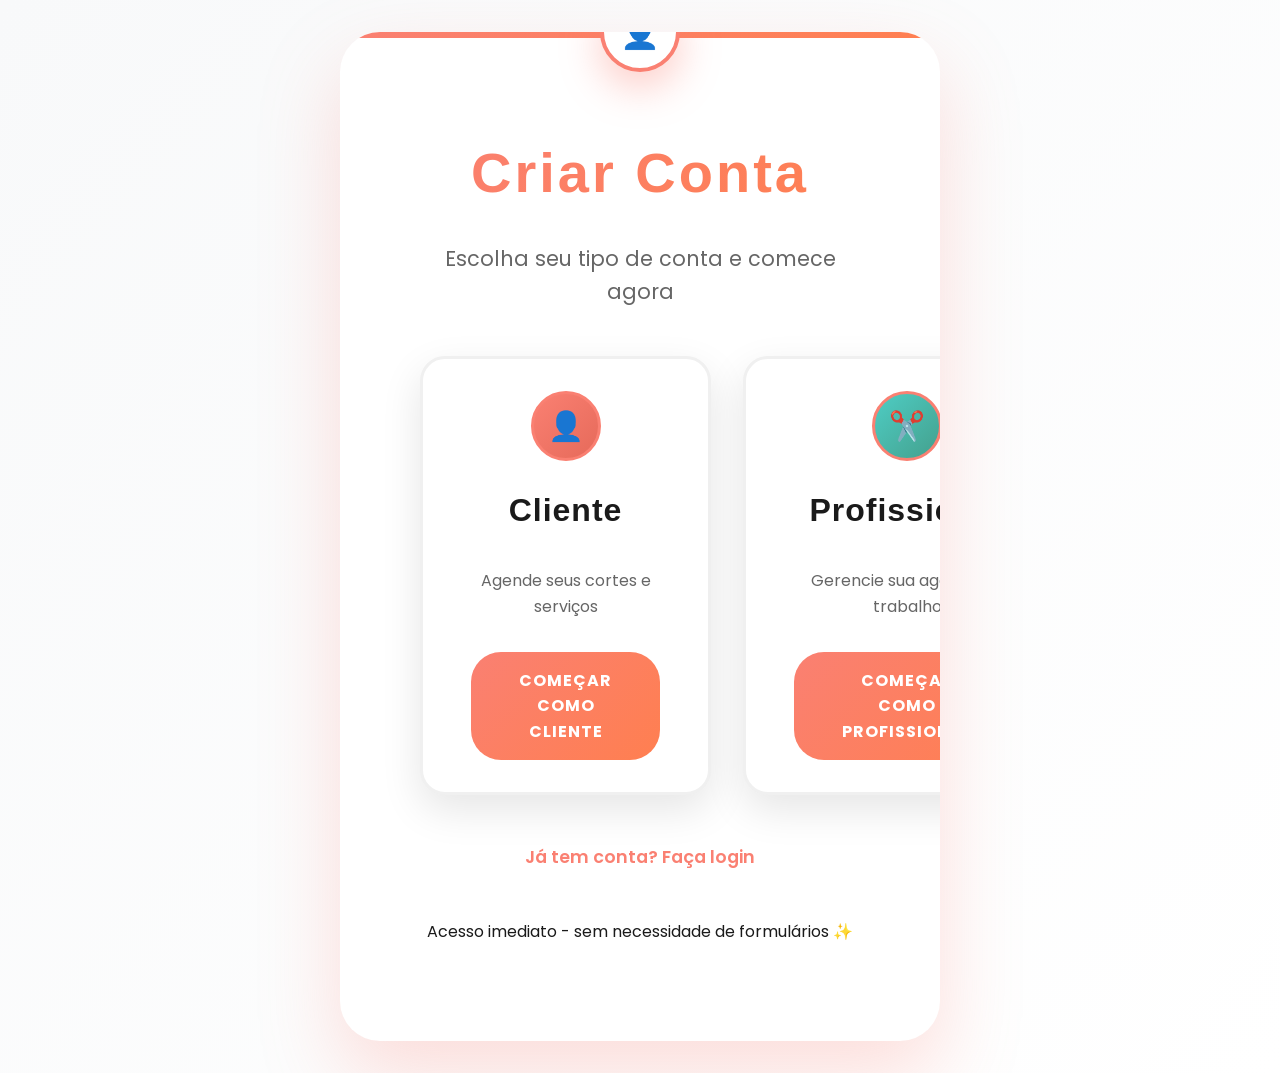
==== commit abbcec98: "crindo home e textando estilização do site" ====
--- a/cadastro.html
+++ b/cadastro.html
@@ -1,60 +1,44 @@
-<!-- cadastro.html - Página de Cadastro (melhorada e harmonizada) -->
 <!DOCTYPE html>
 <html lang="pt-BR">
-  <head>
+<head>
     <meta charset="UTF-8">
     <meta name="viewport" content="width=device-width, initial-scale=1.0">
-    <title>Cadastro no Salão e Barbearia</title>
-    <link rel="stylesheet" href="cadastro.css">
-  </head>
-  <body>
-    <div class="cadastro-wrapper">
-      <div class="cadastro-container">
-        <h1>Cadastro no Salão e Barbearia</h1>
+    <title>Cadastro - Estilo Perfeito</title>
+    <link href="https://fonts.googleapis.com/css2?family=Poppins:wght@300;400;500;600;700&display=swap" rel="stylesheet">
+    <link rel="stylesheet" href="https://cdnjs.cloudflare.com/ajax/libs/font-awesome/6.4.0/css/all.min.css">
+    <link rel="stylesheet" href="style.css">
+</head>
+<body class="cadastro-page">
+    <div class="page-wrapper">
+        <div class="page-container">
+            <div class="page-icon">👤</div>
+            
+            <h1>Criar Conta</h1>
+            <p class="intro-text">Escolha seu tipo de conta e comece agora</p>
 
-        <form>
-          <label for="nome">
-            👤 Nome:
-          </label>
-          <input type="text" id="nome" name="nome" placeholder="Digite seu nome completo" required>
+            <!-- CARDS DE CADASTRO DIRETO -->
+            <div class="demo-cadastro">
+                <a href="cliente.html" class="cadastro-card cliente-card">
+                    <div class="cadastro-icon">👤</div>
+                    <h3>Cliente</h3>
+                    <p>Agende seus cortes e serviços</p>
+                    <div class="cadastro-cta">COMEÇAR COMO CLIENTE</div>
+                </a>
+                
+                <a href="profissional.html" class="cadastro-card profissional-card">
+                    <div class="cadastro-icon">✂️</div>
+                    <h3>Profissional</h3>
+                    <p>Gerencie sua agenda de trabalho</p>
+                    <div class="cadastro-cta">COMEÇAR COMO PROFISSIONAL</div>
+                </a>
+            </div>
 
-          <label for="email">
-            📧 Email:
-          </label>
-          <input type="email" id="email" name="email" placeholder="Digite seu email" required>
+            <div class="auth-links">
+                <a href="login.html" class="auth-link">Já tem conta? Faça login</a>
+            </div>
 
-          <label for="telefone">
-            📞 Telefone:
-          </label>
-          <input type="tel" id="telefone" name="telefone" placeholder="Digite seu telefone (opcional)">
-
-          <label for="senha">
-            🔒 Senha:
-          </label>
-          <input type="password" id="senha" name="senha" placeholder="Crie uma senha segura" required>
-
-          <label for="confirmar-senha">
-            🔑 Confirmar Senha:
-          </label>
-          <input type="password" id="confirmar-senha" name="confirmar-senha" placeholder="Confirme sua senha" required>
-
-          <button type="submit">Cadastrar Agora ✨</button>
-        </form>
-
-        <hr>
-
-        <div class="info">
-          <div class="info-item">
-            Já tem uma conta? <a href="login.html">Faça login aqui</a>.
-          </div>
+            <p class="terms">Acesso imediato - sem necessidade de formulários ✨</p>
         </div>
-
-        <p class="terms">
-          Ao se cadastrar, você concorda com nossos termos de uso e política de privacidade.
-        </p>
-
-        <a href="index.html" class="back-link">Voltar à Página Inicial</a>
-      </div>
     </div>
-  </body>
-</html>+</body>
+</html>
--- a/style.css
+++ b/style.css
@@ -0,0 +1,863 @@
+/* ========================================
+   ESTILO PERFEITO - NIKE x SALMÃO CAMPEÃO
+   Funcional 100% - VENCER OU NADA!
+=========================================== */
+
+* {
+    margin: 0;
+    padding: 0;
+    box-sizing: border-box;
+}
+
+:root {
+    --salmao: #FA8072;
+    --salmão-dark: #E66A5A;
+    --laranja: #FF7F50;
+    --preto: #1A1A1A;
+    --cinza: #333;
+    --cinza-claro: #666;
+    --branco: #FFF;
+    --bg-claro: #F8F9FA;
+    --sombra-nike: 0 35px 80px rgba(250,128,114,0.25);
+    --sombra-leve: 0 15px 40px rgba(0,0,0,0.1);
+}
+
+body {
+    font-family: 'Poppins', sans-serif;
+    background: linear-gradient(135deg, var(--bg-claro) 0%, #fff 100%);
+    color: var(--preto);
+    line-height: 1.6;
+    overflow-x: hidden;
+}
+
+/* NAVBAR NIKE - FIXA E ELEGANTE */
+.nike-nav {
+    position: fixed;
+    top: 0;
+    width: 100%;
+    background: rgba(255,255,255,0.97);
+    backdrop-filter: blur(25px);
+    z-index: 1000;
+    padding: 1.2rem 0;
+    box-shadow: 0 8px 32px rgba(250,128,114,0.15);
+    transition: all 0.4s ease;
+}
+
+.nav-container {
+    max-width: 1400px;
+    margin: 0 auto;
+    padding: 0 3rem;
+    display: flex;
+    justify-content: space-between;
+    align-items: center;
+}
+
+.logo-nike {
+    font-family: 'Bebas Neue', sans-serif;
+    font-size: clamp(2rem, 5vw, 3rem);
+    background: linear-gradient(135deg, var(--salmao), var(--laranja));
+    -webkit-background-clip: text;
+    background-clip: text;
+    -webkit-text-fill-color: transparent;
+    text-decoration: none;
+    display: flex;
+    align-items: center;
+    gap: 1rem;
+    font-weight: 700;
+    letter-spacing: 3px;
+}
+
+.logo-nike i { font-size: 2.2rem; }
+
+.nav-links {
+    display: flex;
+    gap: 3rem;
+    align-items: center;
+}
+
+.nav-links a {
+    color: var(--cinza);
+    text-decoration: none;
+    font-weight: 600;
+    font-size: 1.1rem;
+    text-transform: uppercase;
+    letter-spacing: 1px;
+    position: relative;
+    transition: all 0.3s ease;
+}
+
+.nav-links a:hover {
+    color: var(--salmao);
+}
+
+.nav-links a::after {
+    content: '';
+    position: absolute;
+    width: 0;
+    height: 2px;
+    bottom: -5px;
+    left: 0;
+    background: linear-gradient(90deg, var(--salmao), var(--laranja));
+    transition: width 0.3s ease;
+}
+
+.nav-links a:hover::after { width: 100%; }
+
+.btn-nav {
+    background: linear-gradient(135deg, var(--salmao), var(--laranja));
+    color: white !important;
+    padding: 1rem 2.5rem;
+    border-radius: 50px;
+    font-weight: 700 !important;
+    font-size: 1rem;
+    text-transform: uppercase;
+    letter-spacing: 1px;
+    box-shadow: 0 10px 30px rgba(250,128,114,0.4);
+    transition: all 0.3s ease;
+}
+
+.btn-nav:hover {
+    transform: translateY(-3px);
+    box-shadow: 0 15px 40px rgba(250,128,114,0.5);
+}
+
+/* HERO NIKE - IMPACTANTE */
+.hero-nike, .hero-section {
+    min-height: 100vh;
+    display: flex;
+    align-items: center;
+    justify-content: center;
+    position: relative;
+    padding-top: 90px;
+    background: linear-gradient(135deg, #fff 0%, var(--bg-claro) 100%);
+}
+
+.hero-bg {
+    position: absolute;
+    top: 0;
+    left: 0;
+    width: 100%;
+    height: 100%;
+    background: 
+        radial-gradient(ellipse 30% 30% at 20% 20%, rgba(250,128,114,0.15) 0%, transparent 50%),
+        radial-gradient(ellipse 25% 25% at 80% 80%, rgba(255,127,80,0.1) 0%, transparent 50%);
+    z-index: -1;
+}
+
+.hero-content {
+    text-align: center;
+    max-width: 800px;
+    padding: 0 2rem;
+}
+
+.hero-title-nike {
+    font-family: 'Bebas Neue', sans-serif;
+    font-size: clamp(6rem, 18vw, 12rem);
+    background: linear-gradient(135deg, var(--preto) 0%, var(--salmao) 100%);
+    -webkit-background-clip: text;
+    background-clip: text;
+    -webkit-text-fill-color: transparent;
+    line-height: 0.85;
+    margin-bottom: 1.5rem;
+    letter-spacing: 4px;
+}
+
+.hero-subtitle-nike {
+    font-size: clamp(1.5rem, 5vw, 2.5rem);
+    color: var(--cinza-claro);
+    font-weight: 300;
+    letter-spacing: 3px;
+    text-transform: uppercase;
+}
+
+.profissional-hero { background: linear-gradient(135deg, var(--salmao), var(--laranja)); }
+.profissional-hero .hero-title-nike {
+    background: linear-gradient(135deg, white 0%, rgba(255,255,255,0.9) 100%);
+    -webkit-text-fill-color: transparent;
+}
+.profissional-hero .hero-subtitle-nike { color: rgba(255,255,255,0.95); }
+
+/* CONTAINER */
+.container-nike {
+    max-width: 1400px;
+    margin: 0 auto;
+    padding: 0 3rem;
+}
+
+/* SECTIONS */
+.novo-agendamento, .profissionais-nike, .agendamentos-nike, .dashboard-nike, .historico-nike {
+    padding: 8rem 0;
+}
+
+/* TÍTULOS DE SEÇÃO */
+.section-title-nike, .section-header-nike h2 {
+    font-family: 'Bebas Neue', sans-serif;
+    font-size: clamp(4rem, 10vw, 7rem);
+    text-align: center;
+    color: var(--preto);
+    margin-bottom: 2rem;
+    letter-spacing: 5px;
+    position: relative;
+}
+
+.section-title-nike::after, .section-header-nike h2::after {
+    content: '';
+    position: absolute;
+    bottom: -20px;
+    left: 50%;
+    transform: translateX(-50%);
+    width: 120px;
+    height: 5px;
+    background: linear-gradient(90deg, var(--salmao), var(--laranja));
+    border-radius: 3px;
+}
+
+.section-header-nike p {
+    text-align: center;
+    font-size: 1.3rem;
+    color: var(--cinza-claro);
+    margin-top: 1rem;
+    font-weight: 300;
+}
+
+/* FORMULÁRIO NOVO AGENDAMENTO */
+.novo-agendamento {
+    background: linear-gradient(135deg, rgba(250,128,114,0.03) 0%, transparent 100%);
+}
+
+.form-nike {
+    max-width: 1000px;
+    margin: 0 auto;
+    background: white;
+    padding: 5rem;
+    border-radius: 40px;
+    box-shadow: var(--sombra-nike);
+}
+
+.form-row-nike {
+    display: grid;
+    grid-template-columns: repeat(auto-fit, minmax(300px, 1fr));
+    gap: 2.5rem;
+    margin-bottom: 3rem;
+}
+
+#profissionalSelect, #servicoSelect, #dataAgendamento, #horarioSelect {
+    padding: 2rem 2.5rem;
+    border: 3px solid #f5f5f5;
+    border-radius: 25px;
+    font-size: 1.2rem;
+    background: white;
+    font-family: 'Poppins', sans-serif;
+    font-weight: 500;
+    transition: all 0.4s ease;
+    width: 100%;
+    appearance: none;
+}
+
+#profissionalSelect:focus, #servicoSelect:focus, #dataAgendamento:focus, #horarioSelect:focus {
+    outline: none;
+    border-color: var(--salmao);
+    box-shadow: 0 0 0 5px rgba(250,128,114,0.15);
+    transform: translateY(-3px);
+}
+
+.btn-nike-primary {
+    background: linear-gradient(135deg, var(--salmao), var(--laranja));
+    color: white;
+    border: none;
+    padding: 2rem 5rem;
+    border-radius: 60px;
+    font-family: 'Bebas Neue', sans-serif;
+    font-size: 1.8rem;
+    cursor: pointer;
+    display: block;
+    margin: 0 auto;
+    text-transform: uppercase;
+    letter-spacing: 3px;
+    font-weight: 700;
+    box-shadow: 0 20px 50px rgba(250,128,114,0.4);
+    transition: all 0.4s ease;
+}
+
+.btn-nike-primary:hover {
+    transform: translateY(-8px);
+    box-shadow: 0 30px 70px rgba(250,128,114,0.5);
+}
+
+/* CARDS PROFISSIONAIS */
+.profissionais-grid-nike {
+    display: grid;
+    grid-template-columns: repeat(auto-fit, minmax(420px, 1fr));
+    gap: 4rem;
+    margin-top: 4rem;
+}
+
+.profissional-nike {
+    display: block;
+    text-decoration: none;
+    background: white;
+    border-radius: 40px;
+    padding: 4rem;
+    box-shadow: var(--sombra-nike);
+    transition: all 0.5s ease;
+    position: relative;
+    overflow: hidden;
+    height: 100%;
+}
+
+.profissional-nike::before {
+    content: '';
+    position: absolute;
+    top: 0;
+    left: 0;
+    right: 0;
+    height: 8px;
+    background: linear-gradient(90deg, var(--salmao), var(--laranja));
+}
+
+.profissional-nike:hover {
+    transform: translateY(-25px);
+    box-shadow: 0 60px 120px rgba(250,128,114,0.35);
+}
+
+.foto-nike {
+    width: 140px;
+    height: 140px;
+    border-radius: 50%;
+    margin: 0 auto 2.5rem;
+    position: relative;
+}
+
+.jp-foto { background: linear-gradient(135deg, #FF6B6B, var(--salmao)); }
+.lc-foto { background: linear-gradient(135deg, #4ECDC4, #44A08D); }
+.ms-foto { background: linear-gradient(135deg, #A8E6CF, #88D8A3); }
+
+.info-nike h3 {
+    font-family: 'Bebas Neue', sans-serif;
+    font-size: 3rem;
+    text-align: center;
+    color: var(--preto);
+    margin-bottom: 1.5rem;
+    letter-spacing: 2px;
+}
+
+.especialidade-nike {
+    text-align: center;
+    color: var(--salmao);
+    font-weight: 700;
+    font-size: 1.4rem;
+    margin-bottom: 1.5rem;
+    text-transform: uppercase;
+    letter-spacing: 2px;
+}
+
+.rating-nike {
+    text-align: center;
+    color: var(--laranja);
+    font-size: 1.8rem;
+    margin-bottom: 2.5rem;
+}
+
+.precos-nike {
+    margin: 2rem 0;
+}
+
+.preco-item {
+    display: flex;
+    justify-content: space-between;
+    padding: 1.5rem 0;
+    border-bottom: 1px solid #f0f0f0;
+    font-size: 1.3rem;
+    font-weight: 600;
+}
+
+.preco-item.destaque {
+    border-left: 6px solid var(--salmao);
+    padding-left: 2rem;
+    background: rgba(250,128,114,0.08);
+    margin-top: 1.5rem;
+    border-radius: 0 15px 15px 0;
+}
+
+.preco-item span {
+    color: var(--salmao);
+    font-size: 1.5rem;
+    font-weight: 800;
+}
+
+.disponibilidade-nike {
+    display: flex;
+    flex-wrap: wrap;
+    gap: 1rem;
+    margin-top: 2rem;
+}
+
+.status-disponivel {
+    background: rgba(34,197,94,0.15);
+    color: #059669;
+    padding: 0.8rem 1.5rem;
+    border-radius: 25px;
+    font-weight: 600;
+    font-size: 0.95rem;
+}
+
+.status-ocupado {
+    background: rgba(239,68,68,0.15);
+    color: #DC2626;
+    padding: 0.8rem 1.5rem;
+    border-radius: 25px;
+    font-weight: 600;
+    font-size: 0.95rem;
+}
+
+/* AGENDAMENTOS CLIENTE */
+.agendamentos-nike {
+    background: linear-gradient(135deg, rgba(250,128,114,0.03) 0%, transparent 100%);
+}
+
+.timeline-nike {
+    max-width: 1200px;
+    margin: 4rem auto 0;
+}
+
+.agendamento-nike {
+    background: white;
+    border-radius: 30px;
+    padding: 4rem;
+    margin-bottom: 3rem;
+    box-shadow: var(--sombra-nike);
+    display: flex;
+    align-items: center;
+    gap: 4rem;
+    transition: all 0.4s ease;
+}
+
+.agendamento-nike:hover { transform: translateY(-10px); }
+
+.data-nike {
+    font-family: 'Bebas Neue', sans-serif;
+    font-size: 5rem;
+    color: var(--salmao);
+    min-width: 180px;
+    text-align: center;
+}
+
+.info-agendamento-nike h4 {
+    font-family: 'Bebas Neue', sans-serif;
+    font-size: 2.5rem;
+    color: var(--preto);
+    margin-bottom: 1rem;
+}
+
+.info-agendamento-nike p {
+    color: var(--cinza-claro);
+    font-size: 1.4rem;
+    margin-bottom: 2rem;
+}
+
+.botoes-agendamento {
+    display: flex;
+    gap: 1.5rem;
+    margin: 2rem 0;
+}
+
+.btn-editar, .btn-cancelar, .btn-concluir-nike {
+    padding: 1.2rem 2.5rem;
+    border: none;
+    border-radius: 30px;
+    font-weight: 600;
+    cursor: pointer;
+    font-family: 'Poppins', sans-serif;
+    font-size: 1rem;
+    text-transform: uppercase;
+    letter-spacing: 1px;
+    transition: all 0.3s ease;
+}
+
+.btn-editar {
+    background: linear-gradient(135deg, #3B82F6, #1D4ED8);
+    color: white;
+}
+
+.btn-cancelar {
+    background: linear-gradient(135deg, #EF4444, #DC2626);
+    color: white;
+}
+
+.btn-concluir-nike {
+    background: linear-gradient(135deg, #10B981, #059669);
+    color: white;
+}
+
+.btn-editar:hover, .btn-cancelar:hover, .btn-concluir-nike:hover {
+    transform: translateY(-4px);
+    box-shadow: 0 15px 35px rgba(0,0,0,0.2);
+}
+
+.status-nike {
+    padding: 1rem 2rem;
+    border-radius: 25px;
+    font-weight: 700;
+    font-size: 1.1rem;
+    text-transform: uppercase;
+    letter-spacing: 1px;
+}
+
+.futuro-nike { background: rgba(34,197,94,0.15); color: #059669; }
+
+/* DASHBOARD PROFISSIONAL */
+.dashboard-nike { background: linear-gradient(135deg, rgba(250,128,114,0.05) 0%, transparent 100%); }
+
+.stats-nike {
+    display: grid;
+    grid-template-columns: repeat(auto-fit, minmax(280px, 1fr));
+    gap: 3rem;
+    margin: 5rem 0;
+}
+
+.stat-card {
+    background: white;
+    padding: 4rem 3rem;
+    border-radius: 30px;
+    text-align: center;
+    box-shadow: var(--sombra-nike);
+    border-top: 8px solid var(--salmao);
+    transition: all 0.4s ease;
+}
+
+.stat-card:hover { transform: translateY(-10px); }
+
+.stat-number {
+    font-family: 'Bebas Neue', sans-serif;
+    font-size: 5rem;
+    color: var(--preto);
+    margin-bottom: 1.5rem;
+    letter-spacing: 3px;
+}
+
+.stat-label {
+    color: var(--cinza-claro);
+    font-size: 1.3rem;
+    font-weight: 600;
+    text-transform: uppercase;
+    letter-spacing: 2px;
+}
+
+.agenda-title {
+    font-family: 'Bebas Neue', sans-serif;
+    font-size: 3.5rem;
+    text-align: center;
+    color: var(--preto);
+    margin: 4rem 0 3rem;
+    letter-spacing: 4px;
+}
+
+.agenda-nike {
+    display: grid;
+    grid-template-columns: repeat(auto-fit, minmax(350px, 1fr));
+    gap: 2.5rem;
+    max-width: 1400px;
+    margin: 0 auto;
+}
+
+.horario-nike {
+    background: white;
+    border-radius: 30px;
+    padding: 4rem;
+    text-align: center;
+    box-shadow: var(--sombra-nike);
+    transition: all 0.4s ease;
+    height: 220px;
+    display: flex;
+    flex-direction: column;
+    justify-content: center;
+}
+
+.horario-nike:hover { transform: translateY(-12px); }
+
+.horario-nike.livre {
+    border-top: 8px solid #F3F4F6;
+    background: linear-gradient(135deg, #F9FAFB, #F3F4F6);
+}
+
+.horario-nike.cliente-nike {
+    border-top: 8px solid var(--salmao);
+    background: linear-gradient(135deg, rgba(250,128,114,0.1) 0%, white 100%);
+}
+
+.hora-nike {
+    font-family: 'Bebas Neue', sans-serif;
+    font-size: 4.5rem;
+    color: var(--preto);
+    margin-bottom: 1.5rem;
+    letter-spacing: 3px;
+}
+
+.status-nike {
+    font-size: 1.5rem;
+    font-weight: 700;
+    text-transform: uppercase;
+    letter-spacing: 2px;
+}
+
+.horario-nike.livre .status-nike { color: var(--cinza-claro); }
+
+.cliente-nike h4 {
+    font-family: 'Bebas Neue', sans-serif;
+    font-size: 2.2rem;
+    color: var(--preto);
+    margin-bottom: 1rem;
+}
+
+.cliente-nike p {
+    color: var(--salmao);
+    font-weight: 600;
+    font-size: 1.3rem;
+    margin-bottom: 2rem;
+}
+
+.botoes-agenda-profissional {
+    display: flex;
+    gap: 1rem;
+    justify-content: center;
+}
+
+/* PÁGINAS INICIAIS (index, login, cadastro) */
+.index-page, .login-page, .cadastro-page {
+    min-height: 100vh;
+    display: flex;
+    align-items: center;
+    justify-content: center;
+    padding: 2rem;
+    background: linear-gradient(135deg, var(--bg-claro) 0%, #fff 100%);
+}
+
+.page-wrapper { min-height: 100vh; display: flex; align-items: center; justify-content: center; }
+
+.page-container {
+    background: white;
+    padding: 6rem 5rem;
+    border-radius: 40px;
+    box-shadow: var(--sombra-nike);
+    max-width: 600px;
+    width: 100%;
+    text-align: center;
+    position: relative;
+    overflow: hidden;
+}
+
+.page-container::before {
+    content: '';
+    position: absolute;
+    top: 0;
+    left: 0;
+    right: 0;
+    height: 6px;
+    background: linear-gradient(90deg, var(--salmao), var(--laranja));
+}
+
+.page-icon {
+    position: absolute;
+    top: -40px;
+    left: 50%;
+    transform: translateX(-50%);
+    width: 80px;
+    height: 80px;
+    background: white;
+    border-radius: 50%;
+    display: flex;
+    align-items: center;
+    justify-content: center;
+    font-size: 2rem;
+    box-shadow: 0 15px 40px rgba(250,128,114,0.4);
+    border: 4px solid var(--salmao);
+}
+
+.page-container h1 {
+    font-family: 'Bebas Neue', sans-serif;
+    font-size: 3.5rem;
+    background: linear-gradient(135deg, var(--salmao), var(--laranja));
+    -webkit-background-clip: text;
+    -webkit-text-fill-color: transparent;
+    margin-bottom: 1.5rem;
+    letter-spacing: 3px;
+}
+
+.page-container h1 span { font-weight: 700; }
+
+.intro-text {
+    color: var(--cinza-claro);
+    font-size: 1.3rem;
+    margin-bottom: 3rem;
+    line-height: 1.6;
+    font-weight: 400;
+}
+
+.buttons, .demo-login, .demo-cadastro {
+    display: grid;
+    grid-template-columns: 1fr 1fr;
+    gap: 2rem;
+    margin: 3rem 0;
+}
+
+.btn, .demo-card, .cadastro-card {
+    padding: 2rem 3rem;
+    border-radius: 25px;
+    text-decoration: none;
+    display: flex;
+    flex-direction: column;
+    align-items: center;
+    gap: 1.5rem;
+    transition: all 0.4s ease;
+    font-family: 'Poppins', sans-serif;
+    box-shadow: var(--sombra-leve);
+}
+
+.btn-primary {
+    background: linear-gradient(135deg, var(--salmao), var(--laranja));
+    color: white;
+    font-weight: 700;
+    font-size: 1.2rem;
+    text-transform: uppercase;
+    letter-spacing: 1px;
+}
+
+.btn-primary:hover, .demo-card:hover, .cadastro-card:hover {
+    transform: translateY(-10px);
+    box-shadow: var(--sombra-nike);
+}
+
+.demo-card, .cadastro-card {
+    background: white;
+    border: 3px solid #f0f0f0;
+    color: var(--preto);
+}
+
+.demo-icon, .cadastro-icon {
+    width: 70px;
+    height: 70px;
+    border-radius: 50%;
+    display: flex;
+    align-items: center;
+    justify-content: center;
+    font-size: 1.8rem;
+    border: 3px solid var(--salmao);
+}
+
+.cliente-card .demo-icon, .cliente-card .cadastro-icon {
+    background: linear-gradient(135deg, var(--salmao), var(--salmão-dark));
+    color: white;
+}
+
+.profissional-card .demo-icon, .profissional-card .cadastro-icon {
+    background: linear-gradient(135deg, #4ECDC4, #44A08D);
+    color: white;
+}
+
+.demo-card h4, .cadastro-card h3 {
+    font-family: 'Bebas Neue', sans-serif;
+    font-size: 2rem;
+    margin-bottom: 0.5rem;
+    letter-spacing: 1px;
+}
+
+.demo-card p, .cadastro-card p {
+    color: var(--cinza-claro);
+    margin-bottom: 0.5rem;
+}
+
+.btn-login-demo, .cadastro-cta {
+    background: linear-gradient(135deg, var(--salmao), var(--laranja));
+    color: white;
+    padding: 1rem 3rem;
+    border-radius: 30px;
+    font-weight: 700;
+    font-size: 1rem;
+    text-transform: uppercase;
+    letter-spacing: 1px;
+}
+
+.divider {
+    height: 2px;
+    background: linear-gradient(90deg, transparent, var(--salmao), var(--laranja), transparent);
+    margin: 4rem 0;
+}
+
+.auth-links {
+    margin: 3rem 0;
+}
+
+.auth-link {
+    color: var(--salmao);
+    text-decoration: none;
+    font-weight: 600;
+    font-size: 1.1rem;
+}
+
+.auth-link:hover { text-decoration: underline; }
+
+.services-grid {
+    display: grid;
+    grid-template-columns: repeat(auto-fit, minmax(200px, 1fr));
+    gap: 2rem;
+    margin-top: 2rem;
+}
+
+.service-item {
+    text-align: center;
+    padding: 2rem;
+    border-radius: 20px;
+    background: rgba(250,128,114,0.05);
+    transition: all 0.3s ease;
+}
+
+.service-item:hover {
+    background: rgba(250,128,114,0.15);
+    transform: translateY(-8px);
+}
+
+.service-item i { 
+    font-size: 3rem; 
+    color: var(--salmao); 
+    margin-bottom: 1.5rem; 
+}
+
+.services h3 {
+    font-family: 'Bebas Neue', sans-serif;
+    font-size: 2rem;
+    color: var(--preto);
+    margin-bottom: 2rem;
+    letter-spacing: 2px;
+}
+
+/* FOOTER */
+.footer-nike {
+    background: var(--preto);
+    color: white;
+    padding: 3rem 0;
+    text-align: center;
+}
+
+.footer-nike p {
+    font-size: 1.1rem;
+    opacity: 0.8;
+}
+
+/* RESPONSIVO */
+@media (max-width: 1024px) {
+    .nav-links { gap: 2rem; }
+    .form-row-nike { grid-template-columns: 1fr; }
+    .profissionais-grid-nike { grid-template-columns: 1fr; }
+    .stats-nike { grid-template-columns: 1fr; }
+    .agenda-nike { grid-template-columns: 1fr; }
+}
+
+@media (max-width: 768px) {
+    .container-nike { padding: 0 2rem; }
+    .form-nike { padding: 3rem 2rem; }
+    .profissional-nike { padding: 3rem 2rem; }
+    .agendamento-nike { flex-direction: column; text-align: center; gap: 2rem; }
+    .botoes-agendamento, .botoes-agenda-profissional { flex-direction: column; width: 100%; }
+    .page-container { padding: 4rem 3rem; margin: 1rem; }
+    .buttons, .demo-login, .demo-cadastro { grid-template-columns: 1fr; }
+}
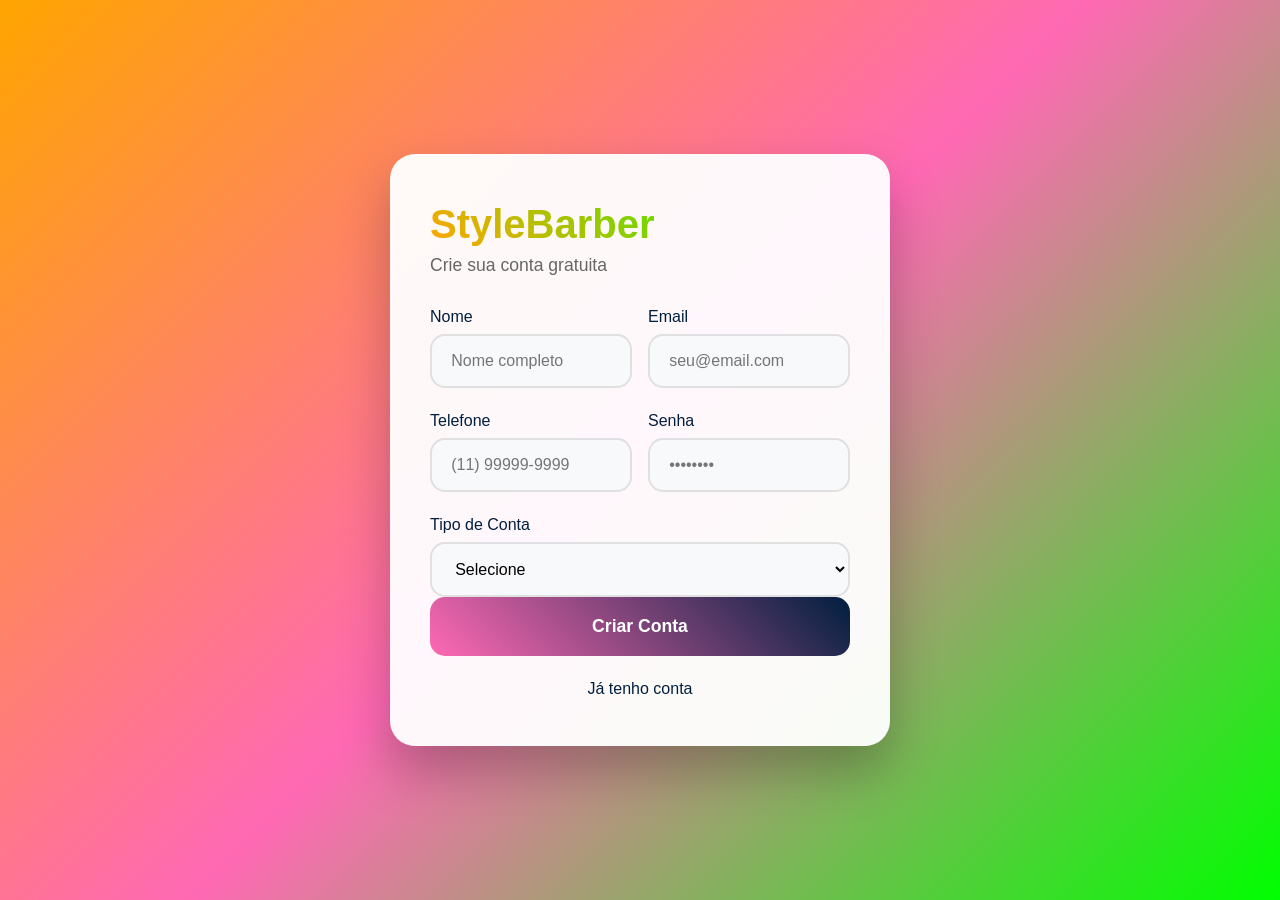
==== commit 432b6917: "melhora do site" ====
--- a/cadastro.html
+++ b/cadastro.html
@@ -3,41 +3,53 @@
 <head>
     <meta charset="UTF-8">
     <meta name="viewport" content="width=device-width, initial-scale=1.0">
-    <title>Cadastro - Estilo Perfeito</title>
-    <link href="https://fonts.googleapis.com/css2?family=Poppins:wght@300;400;500;600;700&display=swap" rel="stylesheet">
-    <link rel="stylesheet" href="https://cdnjs.cloudflare.com/ajax/libs/font-awesome/6.4.0/css/all.min.css">
-    <link rel="stylesheet" href="style.css">
+    <title>Cadastro - StyleBarber</title>
+    <link rel="stylesheet" href="cadastro.css">
 </head>
-<body class="cadastro-page">
-    <div class="page-wrapper">
-        <div class="page-container">
-            <div class="page-icon">👤</div>
+<body>
+    <div class="cadastro-container">
+        <div class="cadastro-card">
+            <div class="logo-section">
+                <h1>StyleBarber</h1>
+                <p>Crie sua conta gratuita</p>
+            </div>
             
-            <h1>Criar Conta</h1>
-            <p class="intro-text">Escolha seu tipo de conta e comece agora</p>
-
-            <!-- CARDS DE CADASTRO DIRETO -->
-            <div class="demo-cadastro">
-                <a href="cliente.html" class="cadastro-card cliente-card">
-                    <div class="cadastro-icon">👤</div>
-                    <h3>Cliente</h3>
-                    <p>Agende seus cortes e serviços</p>
-                    <div class="cadastro-cta">COMEÇAR COMO CLIENTE</div>
-                </a>
-                
-                <a href="profissional.html" class="cadastro-card profissional-card">
-                    <div class="cadastro-icon">✂️</div>
-                    <h3>Profissional</h3>
-                    <p>Gerencie sua agenda de trabalho</p>
-                    <div class="cadastro-cta">COMEÇAR COMO PROFISSIONAL</div>
-                </a>
+            <form class="cadastro-form">
+                <div class="input-row">
+                    <div class="input-group">
+                        <label>Nome</label>
+                        <input type="text" placeholder="Nome completo" required>
+                    </div>
+                    <div class="input-group">
+                        <label>Email</label>
+                        <input type="email" placeholder="seu@email.com" required>
+                    </div>
+                </div>
+                <div class="input-row">
+                    <div class="input-group">
+                        <label>Telefone</label>
+                        <input type="tel" placeholder="(11) 99999-9999" required>
+                    </div>
+                    <div class="input-group">
+                        <label>Senha</label>
+                        <input type="password" placeholder="••••••••" required>
+                    </div>
+                </div>
+                <div class="input-group">
+                    <label>Tipo de Conta</label>
+                    <select required>
+                        <option>Selecione</option>
+                        <option>Cliente</option>
+                        <option>Profissional</option>
+                        <option>Administrador</option>
+                    </select>
+                </div>
+                <button type="submit" class="btn-cadastro">Criar Conta</button>
+            </form>
+            
+            <div class="cadastro-links">
+                <a href="login.html">Já tenho conta</a>
             </div>
-
-            <div class="auth-links">
-                <a href="login.html" class="auth-link">Já tem conta? Faça login</a>
-            </div>
-
-            <p class="terms">Acesso imediato - sem necessidade de formulários ✨</p>
         </div>
     </div>
 </body>
--- a/cadastro.css
+++ b/cadastro.css
@@ -0,0 +1,136 @@
+* {
+  margin: 0;
+  padding: 0;
+  box-sizing: border-box;
+}
+
+body {
+  font-family: 'Segoe UI', Tahoma, Geneva, Verdana, sans-serif;
+  background: linear-gradient(135deg, #ffa500 0%, #ff69b4 50%, #00ff00 100%);
+  min-height: 100vh;
+  display: flex;
+  align-items: center;
+  justify-content: center;
+  padding: 1rem;
+}
+
+.cadastro-container {
+  width: 100%;
+  max-width: 500px;
+}
+
+.cadastro-card {
+  background: rgba(255, 255, 255, 0.95);
+  backdrop-filter: blur(20px);
+  border-radius: 25px;
+  padding: 3rem 2.5rem;
+  box-shadow: 0 25px 50px rgba(0,0,0,0.25);
+  animation: slideUp 0.8s ease-out;
+}
+
+@keyframes slideUp {
+  from {
+      opacity: 0;
+      transform: translateY(30px);
+  }
+  to {
+      opacity: 1;
+      transform: translateY(0);
+  }
+}
+
+.logo-section h1 {
+  background: linear-gradient(45deg, #ffa500, #00ff00);
+  -webkit-background-clip: text;
+  -webkit-text-fill-color: transparent;
+  font-size: 2.5rem;
+  margin-bottom: 0.5rem;
+}
+
+.logo-section p {
+  color: #666;
+  font-size: 1.1rem;
+  margin-bottom: 2rem;
+}
+
+.input-row {
+  display: grid;
+  grid-template-columns: 1fr 1fr;
+  gap: 1rem;
+  margin-bottom: 1.5rem;
+}
+
+.input-group {
+  text-align: left;
+}
+
+.input-group label {
+  display: block;
+  margin-bottom: 0.5rem;
+  color: #001f3f;
+  font-weight: 500;
+}
+
+.input-group input,
+.input-group select {
+  width: 100%;
+  padding: 1rem 1.2rem;
+  border: 2px solid #e0e0e0;
+  border-radius: 15px;
+  font-size: 1rem;
+  transition: all 0.3s;
+  background: #f8f9fa;
+}
+
+.input-group input:focus,
+.input-group select:focus {
+  outline: none;
+  border-color: #ffa500;
+  box-shadow: 0 0 0 3px rgba(255, 165, 0, 0.1);
+  background: white;
+}
+
+.btn-cadastro {
+  width: 100%;
+  background: linear-gradient(45deg, #ff69b4, #001f3f);
+  color: white;
+  border: none;
+  padding: 1.2rem;
+  border-radius: 15px;
+  font-size: 1.1rem;
+  font-weight: bold;
+  cursor: pointer;
+  transition: all 0.3s;
+  margin-bottom: 1.5rem;
+}
+
+.btn-cadastro:hover {
+  transform: translateY(-2px);
+  box-shadow: 0 10px 25px rgba(255, 105, 180, 0.3);
+}
+
+.cadastro-links {
+  text-align: center;
+}
+
+.cadastro-links a {
+  color: #001f3f;
+  text-decoration: none;
+  font-weight: 500;
+}
+
+.cadastro-links a:hover {
+  color: #ff69b4;
+  text-decoration: underline;
+}
+
+@media (max-width: 768px) {
+  .input-row {
+      grid-template-columns: 1fr;
+  }
+  
+  .cadastro-card {
+      padding: 2rem 1.5rem;
+      margin: 1rem;
+  }
+}
